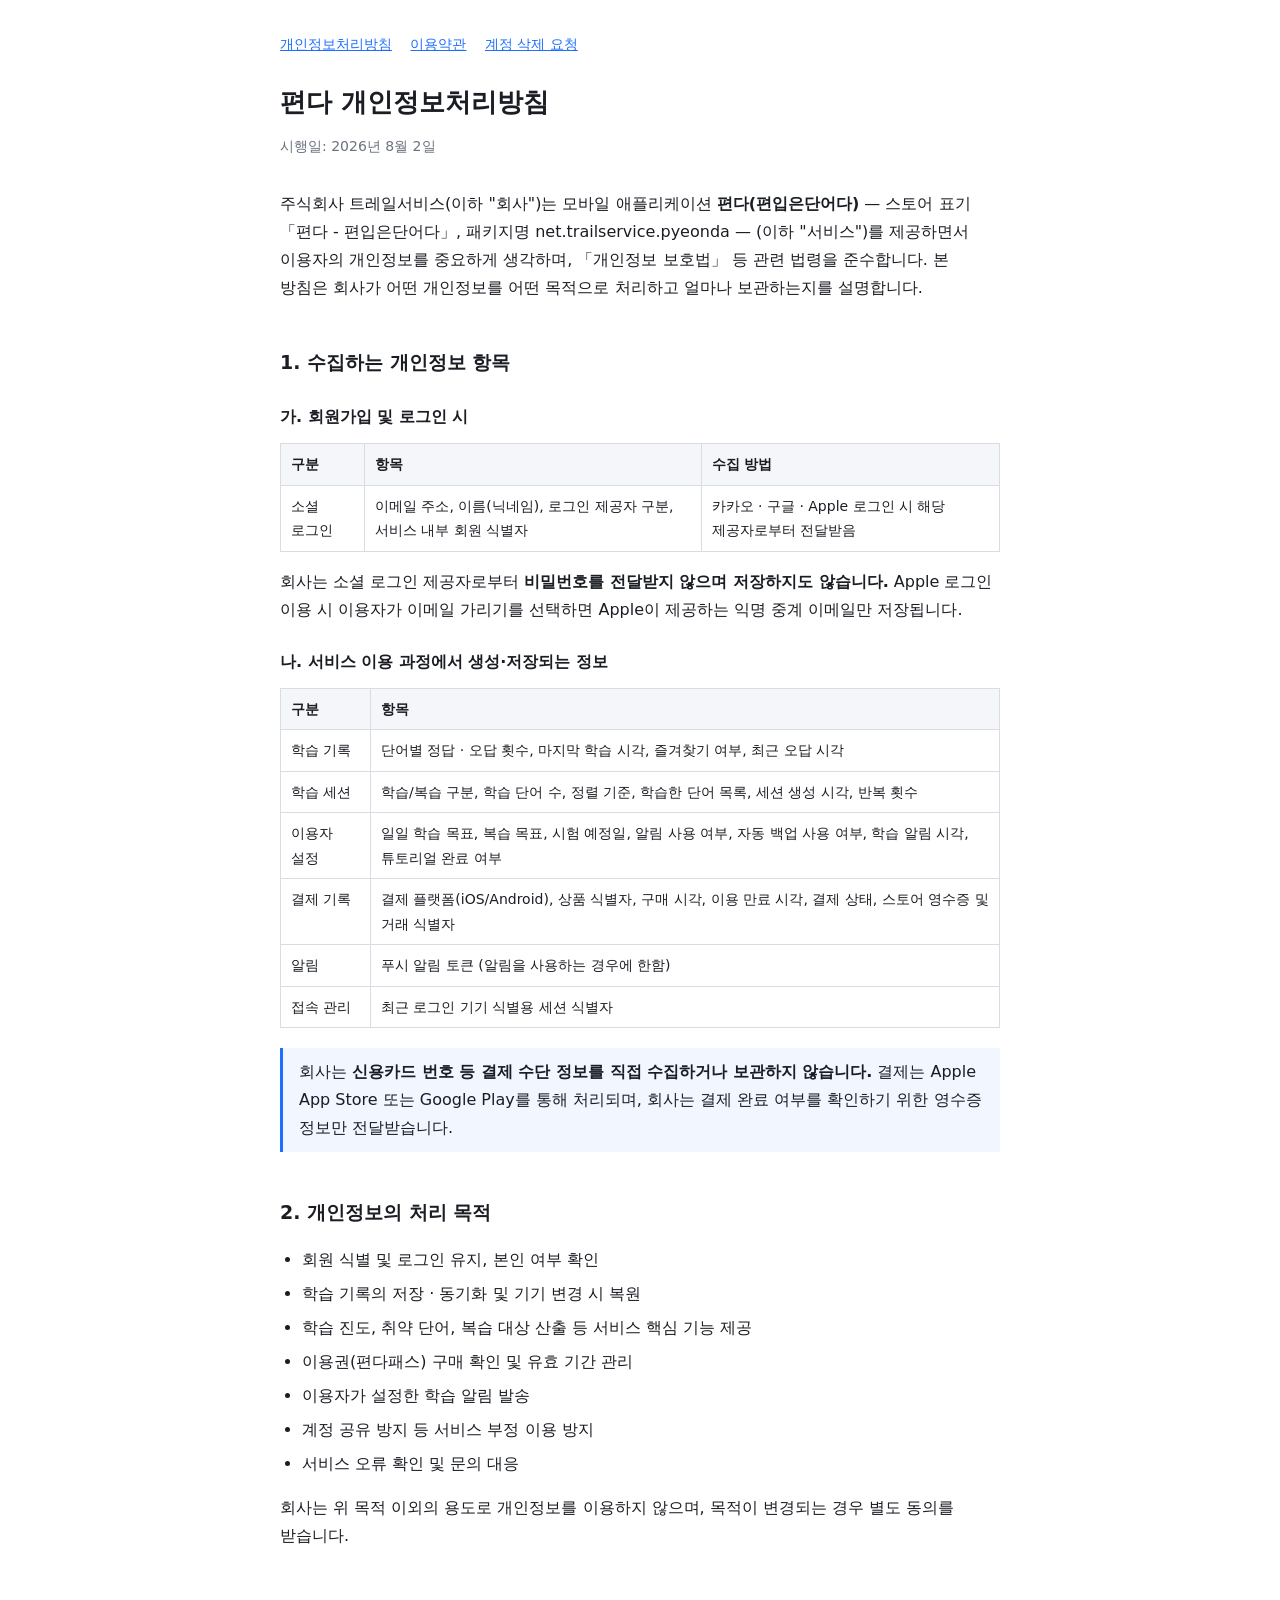
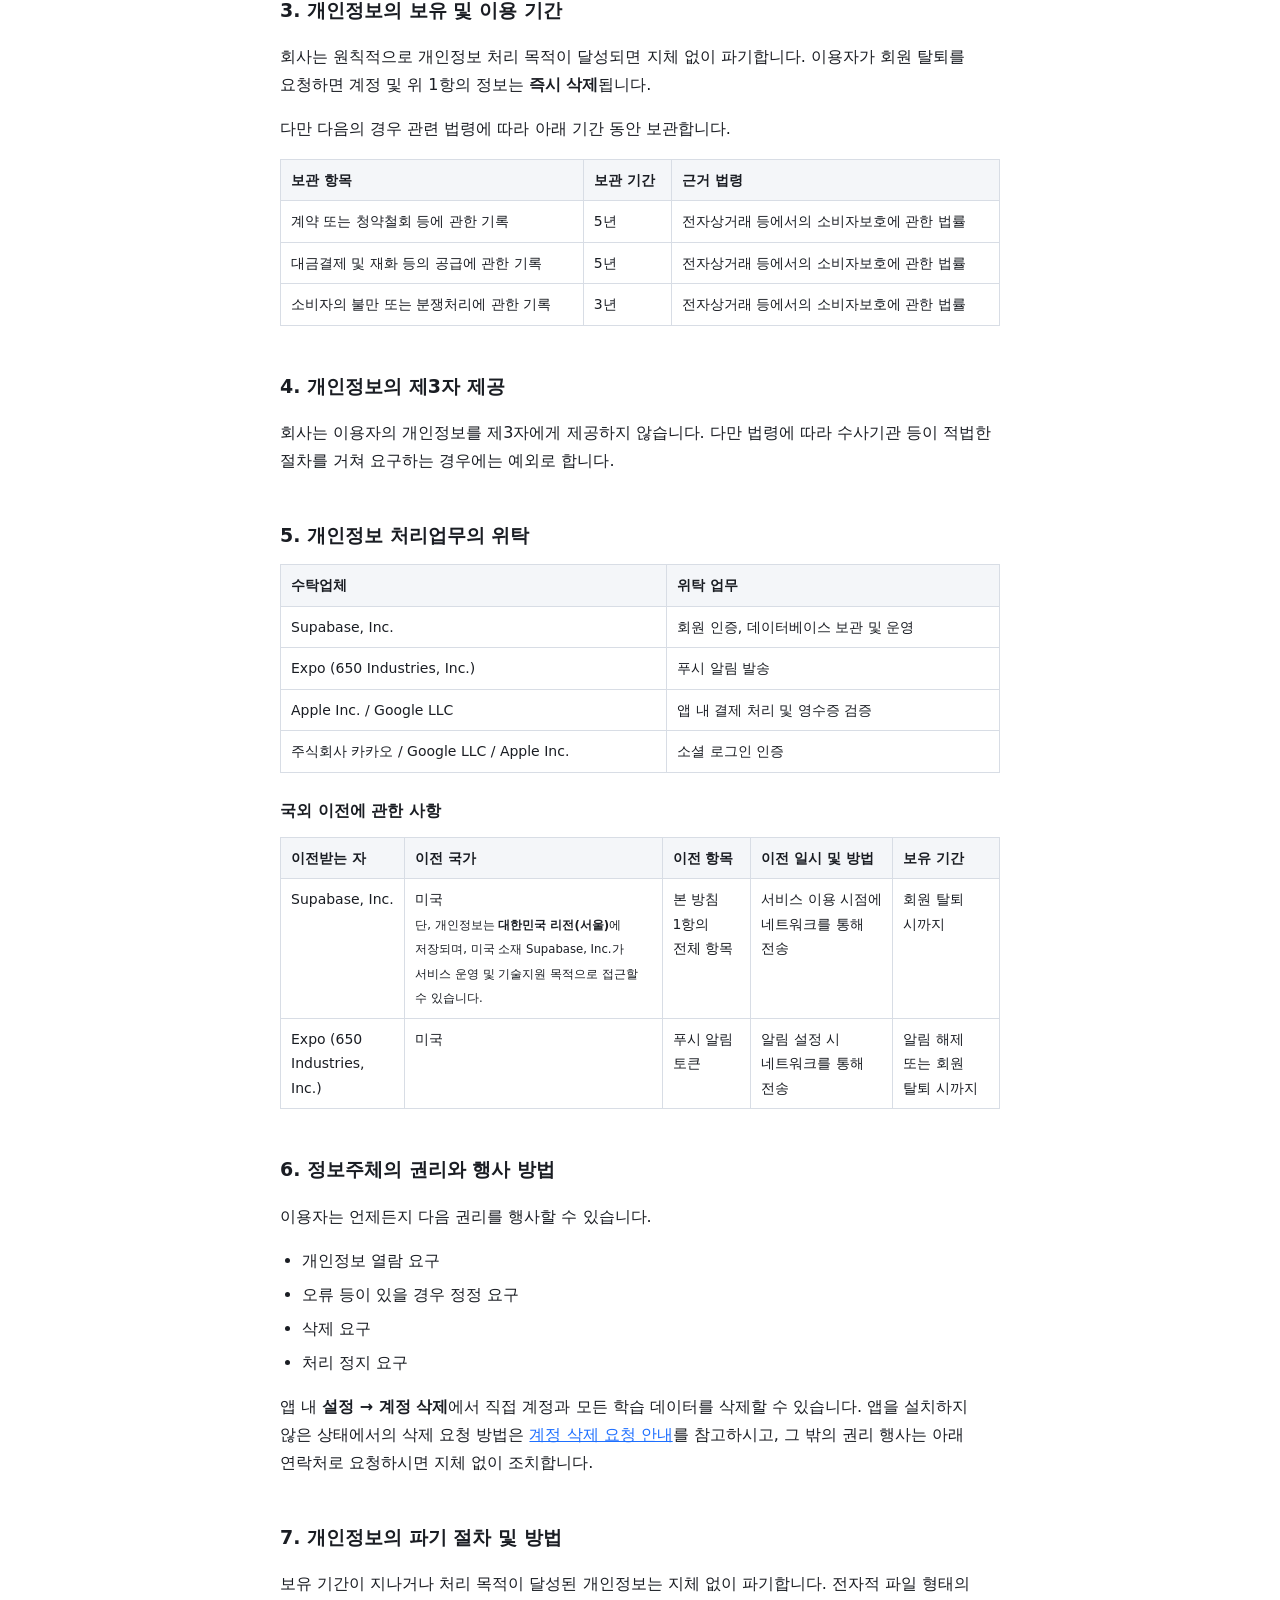
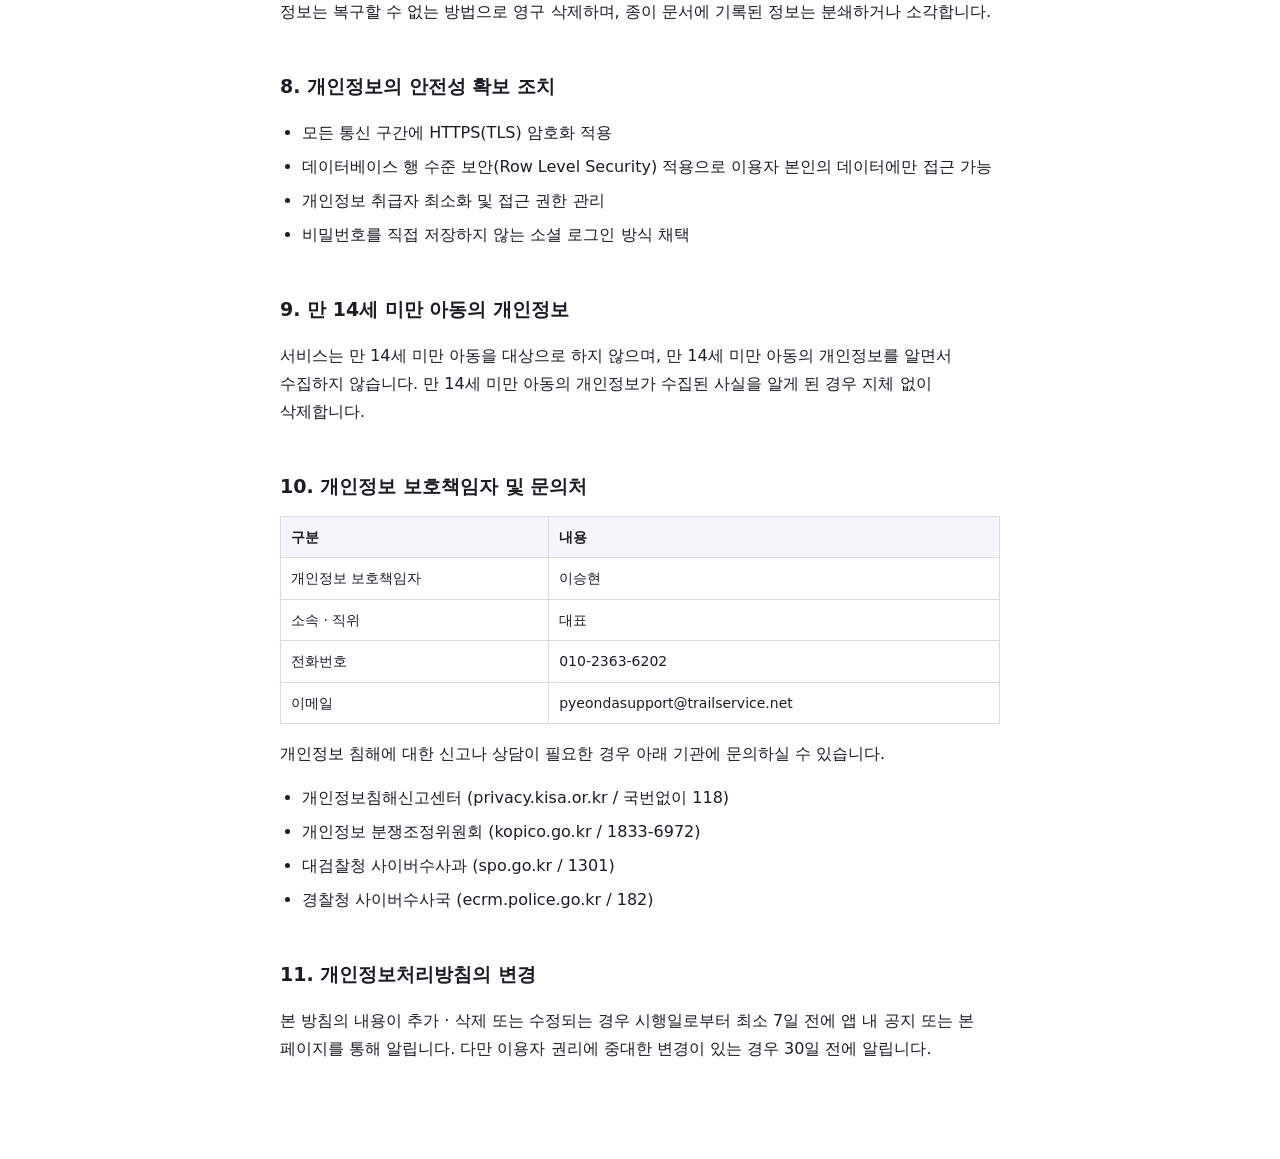
==== privacy.html @ 8f87ca4e "Add legal pages" ====
<!DOCTYPE html>
<html lang="ko">
<head>
<meta charset="utf-8">
<meta name="viewport" content="width=device-width, initial-scale=1">
<title>편다 개인정보처리방침</title>
<link rel="stylesheet" href="style.css">
</head>
<body>

<nav class="nav">
  <a href="privacy.html">개인정보처리방침</a>
  <a href="terms.html">이용약관</a>
  <a href="account-deletion.html">계정 삭제 요청</a>
</nav>

<h1>편다 개인정보처리방침</h1>
<p class="meta">시행일: 2026년 8월 2일</p>

<p>
  주식회사 트레일서비스(이하 "회사")는 모바일 애플리케이션
  <strong>편다(편입은단어다)</strong> — 스토어 표기 「편다 - 편입은단어다」, 패키지명
  net.trailservice.pyeonda — (이하 "서비스")를 제공하면서
  이용자의 개인정보를 중요하게 생각하며, 「개인정보 보호법」 등 관련 법령을 준수합니다.
  본 방침은 회사가 어떤 개인정보를 어떤 목적으로 처리하고 얼마나 보관하는지를 설명합니다.
</p>

<h2>1. 수집하는 개인정보 항목</h2>

<h3>가. 회원가입 및 로그인 시</h3>
<table>
  <tr><th>구분</th><th>항목</th><th>수집 방법</th></tr>
  <tr>
    <td>소셜 로그인</td>
    <td>이메일 주소, 이름(닉네임), 로그인 제공자 구분, 서비스 내부 회원 식별자</td>
    <td>카카오 · 구글 · Apple 로그인 시 해당 제공자로부터 전달받음</td>
  </tr>
</table>
<p>
  회사는 소셜 로그인 제공자로부터 <strong>비밀번호를 전달받지 않으며 저장하지도 않습니다.</strong>
  Apple 로그인 이용 시 이용자가 이메일 가리기를 선택하면 Apple이 제공하는 익명 중계 이메일만 저장됩니다.
</p>

<h3>나. 서비스 이용 과정에서 생성·저장되는 정보</h3>
<table>
  <tr><th>구분</th><th>항목</th></tr>
  <tr>
    <td>학습 기록</td>
    <td>단어별 정답 · 오답 횟수, 마지막 학습 시각, 즐겨찾기 여부, 최근 오답 시각</td>
  </tr>
  <tr>
    <td>학습 세션</td>
    <td>학습/복습 구분, 학습 단어 수, 정렬 기준, 학습한 단어 목록, 세션 생성 시각, 반복 횟수</td>
  </tr>
  <tr>
    <td>이용자 설정</td>
    <td>일일 학습 목표, 복습 목표, 시험 예정일, 알림 사용 여부, 자동 백업 사용 여부,
        학습 알림 시각, 튜토리얼 완료 여부</td>
  </tr>
  <tr>
    <td>결제 기록</td>
    <td>결제 플랫폼(iOS/Android), 상품 식별자, 구매 시각, 이용 만료 시각, 결제 상태,
        스토어 영수증 및 거래 식별자</td>
  </tr>
  <tr>
    <td>알림</td>
    <td>푸시 알림 토큰 (알림을 사용하는 경우에 한함)</td>
  </tr>
  <tr>
    <td>접속 관리</td>
    <td>최근 로그인 기기 식별용 세션 식별자</td>
  </tr>
</table>

<div class="callout">
  회사는 <strong>신용카드 번호 등 결제 수단 정보를 직접 수집하거나 보관하지 않습니다.</strong>
  결제는 Apple App Store 또는 Google Play를 통해 처리되며, 회사는 결제 완료 여부를 확인하기 위한
  영수증 정보만 전달받습니다.
</div>

<h2>2. 개인정보의 처리 목적</h2>
<ul>
  <li>회원 식별 및 로그인 유지, 본인 여부 확인</li>
  <li>학습 기록의 저장 · 동기화 및 기기 변경 시 복원</li>
  <li>학습 진도, 취약 단어, 복습 대상 산출 등 서비스 핵심 기능 제공</li>
  <li>이용권(편다패스) 구매 확인 및 유효 기간 관리</li>
  <li>이용자가 설정한 학습 알림 발송</li>
  <li>계정 공유 방지 등 서비스 부정 이용 방지</li>
  <li>서비스 오류 확인 및 문의 대응</li>
</ul>
<p>회사는 위 목적 이외의 용도로 개인정보를 이용하지 않으며, 목적이 변경되는 경우 별도 동의를 받습니다.</p>

<h2>3. 개인정보의 보유 및 이용 기간</h2>
<p>
  회사는 원칙적으로 개인정보 처리 목적이 달성되면 지체 없이 파기합니다.
  이용자가 회원 탈퇴를 요청하면 계정 및 위 1항의 정보는 <strong>즉시 삭제</strong>됩니다.
</p>
<p>다만 다음의 경우 관련 법령에 따라 아래 기간 동안 보관합니다.</p>
<table>
  <tr><th>보관 항목</th><th>보관 기간</th><th>근거 법령</th></tr>
  <tr><td>계약 또는 청약철회 등에 관한 기록</td><td>5년</td><td>전자상거래 등에서의 소비자보호에 관한 법률</td></tr>
  <tr><td>대금결제 및 재화 등의 공급에 관한 기록</td><td>5년</td><td>전자상거래 등에서의 소비자보호에 관한 법률</td></tr>
  <tr><td>소비자의 불만 또는 분쟁처리에 관한 기록</td><td>3년</td><td>전자상거래 등에서의 소비자보호에 관한 법률</td></tr>
</table>

<h2>4. 개인정보의 제3자 제공</h2>
<p>
  회사는 이용자의 개인정보를 제3자에게 제공하지 않습니다.
  다만 법령에 따라 수사기관 등이 적법한 절차를 거쳐 요구하는 경우에는 예외로 합니다.
</p>

<h2>5. 개인정보 처리업무의 위탁</h2>
<table>
  <tr><th>수탁업체</th><th>위탁 업무</th></tr>
  <tr><td>Supabase, Inc.</td><td>회원 인증, 데이터베이스 보관 및 운영</td></tr>
  <tr><td>Expo (650 Industries, Inc.)</td><td>푸시 알림 발송</td></tr>
  <tr><td>Apple Inc. / Google LLC</td><td>앱 내 결제 처리 및 영수증 검증</td></tr>
  <tr><td>주식회사 카카오 / Google LLC / Apple Inc.</td><td>소셜 로그인 인증</td></tr>
</table>

<h3>국외 이전에 관한 사항</h3>
<table>
  <tr><th>이전받는 자</th><th>이전 국가</th><th>이전 항목</th><th>이전 일시 및 방법</th><th>보유 기간</th></tr>
  <tr>
    <td>Supabase, Inc.</td>
    <td>
      미국<br>
      <small>단, 개인정보는 <strong>대한민국 리전(서울)</strong>에 저장되며,
      미국 소재 Supabase, Inc.가 서비스 운영 및 기술지원 목적으로 접근할 수 있습니다.</small>
    </td>
    <td>본 방침 1항의 전체 항목</td>
    <td>서비스 이용 시점에 네트워크를 통해 전송</td>
    <td>회원 탈퇴 시까지</td>
  </tr>
  <tr>
    <td>Expo (650 Industries, Inc.)</td>
    <td>미국</td>
    <td>푸시 알림 토큰</td>
    <td>알림 설정 시 네트워크를 통해 전송</td>
    <td>알림 해제 또는 회원 탈퇴 시까지</td>
  </tr>
</table>

<h2>6. 정보주체의 권리와 행사 방법</h2>
<p>이용자는 언제든지 다음 권리를 행사할 수 있습니다.</p>
<ul>
  <li>개인정보 열람 요구</li>
  <li>오류 등이 있을 경우 정정 요구</li>
  <li>삭제 요구</li>
  <li>처리 정지 요구</li>
</ul>
<p>
  앱 내 <strong>설정 → 계정 삭제</strong>에서 직접 계정과 모든 학습 데이터를 삭제할 수 있습니다.
  앱을 설치하지 않은 상태에서의 삭제 요청 방법은
  <a href="account-deletion.html">계정 삭제 요청 안내</a>를 참고하시고,
  그 밖의 권리 행사는 아래 연락처로 요청하시면 지체 없이 조치합니다.
</p>

<h2>7. 개인정보의 파기 절차 및 방법</h2>
<p>
  보유 기간이 지나거나 처리 목적이 달성된 개인정보는 지체 없이 파기합니다.
  전자적 파일 형태의 정보는 복구할 수 없는 방법으로 영구 삭제하며,
  종이 문서에 기록된 정보는 분쇄하거나 소각합니다.
</p>

<h2>8. 개인정보의 안전성 확보 조치</h2>
<ul>
  <li>모든 통신 구간에 HTTPS(TLS) 암호화 적용</li>
  <li>데이터베이스 행 수준 보안(Row Level Security) 적용으로 이용자 본인의 데이터에만 접근 가능</li>
  <li>개인정보 취급자 최소화 및 접근 권한 관리</li>
  <li>비밀번호를 직접 저장하지 않는 소셜 로그인 방식 채택</li>
</ul>

<h2>9. 만 14세 미만 아동의 개인정보</h2>
<p>
  서비스는 만 14세 미만 아동을 대상으로 하지 않으며, 만 14세 미만 아동의 개인정보를 알면서 수집하지 않습니다.
  만 14세 미만 아동의 개인정보가 수집된 사실을 알게 된 경우 지체 없이 삭제합니다.
</p>

<h2>10. 개인정보 보호책임자 및 문의처</h2>
<table>
  <tr><th>구분</th><th>내용</th></tr>
  <tr><td>개인정보 보호책임자</td><td>이승현</td></tr>
  <tr><td>소속 · 직위</td><td>대표</td></tr>
  <tr><td>전화번호</td><td>010-2363-6202</td></tr>
  <tr><td>이메일</td><td>pyeondasupport@trailservice.net</td></tr>
</table>
<p>
  개인정보 침해에 대한 신고나 상담이 필요한 경우 아래 기관에 문의하실 수 있습니다.
</p>
<ul>
  <li>개인정보침해신고센터 (privacy.kisa.or.kr / 국번없이 118)</li>
  <li>개인정보 분쟁조정위원회 (kopico.go.kr / 1833-6972)</li>
  <li>대검찰청 사이버수사과 (spo.go.kr / 1301)</li>
  <li>경찰청 사이버수사국 (ecrm.police.go.kr / 182)</li>
</ul>

<h2>11. 개인정보처리방침의 변경</h2>
<p>
  본 방침의 내용이 추가 · 삭제 또는 수정되는 경우 시행일로부터 최소 7일 전에 앱 내 공지 또는
  본 페이지를 통해 알립니다. 다만 이용자 권리에 중대한 변경이 있는 경우 30일 전에 알립니다.
</p>

</body>
</html>
---- style.css ----
/* 편다 법적 고지 페이지 공통 스타일 — 모바일에서도 읽기 좋게 최소한만. */
:root { color-scheme: light dark; }
* { box-sizing: border-box; }
body {
  margin: 0 auto;
  padding: 32px 20px 80px;
  max-width: 760px;
  font-family: -apple-system, BlinkMacSystemFont, 'Apple SD Gothic Neo',
               'Malgun Gothic', 'Noto Sans KR', system-ui, sans-serif;
  font-size: 16px;
  line-height: 1.75;
  color: #1a1d23;
  background: #ffffff;
  word-break: keep-all;
}
@media (prefers-color-scheme: dark) {
  body { color: #e8ebf0; background: #111318; }
  td, th { border-color: #2a2f38 !important; }
  th { background: #1a1d23 !important; }
  .meta { color: #8a93a6 !important; }
  a { color: #6aa5ff; }
}
h1 { font-size: 26px; line-height: 1.35; margin: 0 0 8px; }
h2 { font-size: 19px; margin: 40px 0 12px; padding-top: 4px; }
h3 { font-size: 16px; margin: 24px 0 8px; }
.meta { color: #6b7280; font-size: 14px; margin-bottom: 32px; }
ul, ol { padding-left: 22px; }
li { margin: 6px 0; }
table { border-collapse: collapse; width: 100%; margin: 12px 0; font-size: 14px; }
th, td { border: 1px solid #d8dde5; padding: 8px 10px; text-align: left; vertical-align: top; }
th { background: #f4f6f9; font-weight: 700; }
a { color: #1E6FFF; }
.nav { margin-bottom: 28px; font-size: 14px; }
.nav a { margin-right: 14px; }
.callout {
  border-left: 3px solid #1E6FFF;
  padding: 10px 16px;
  margin: 20px 0;
  background: rgba(30, 111, 255, .06);
}
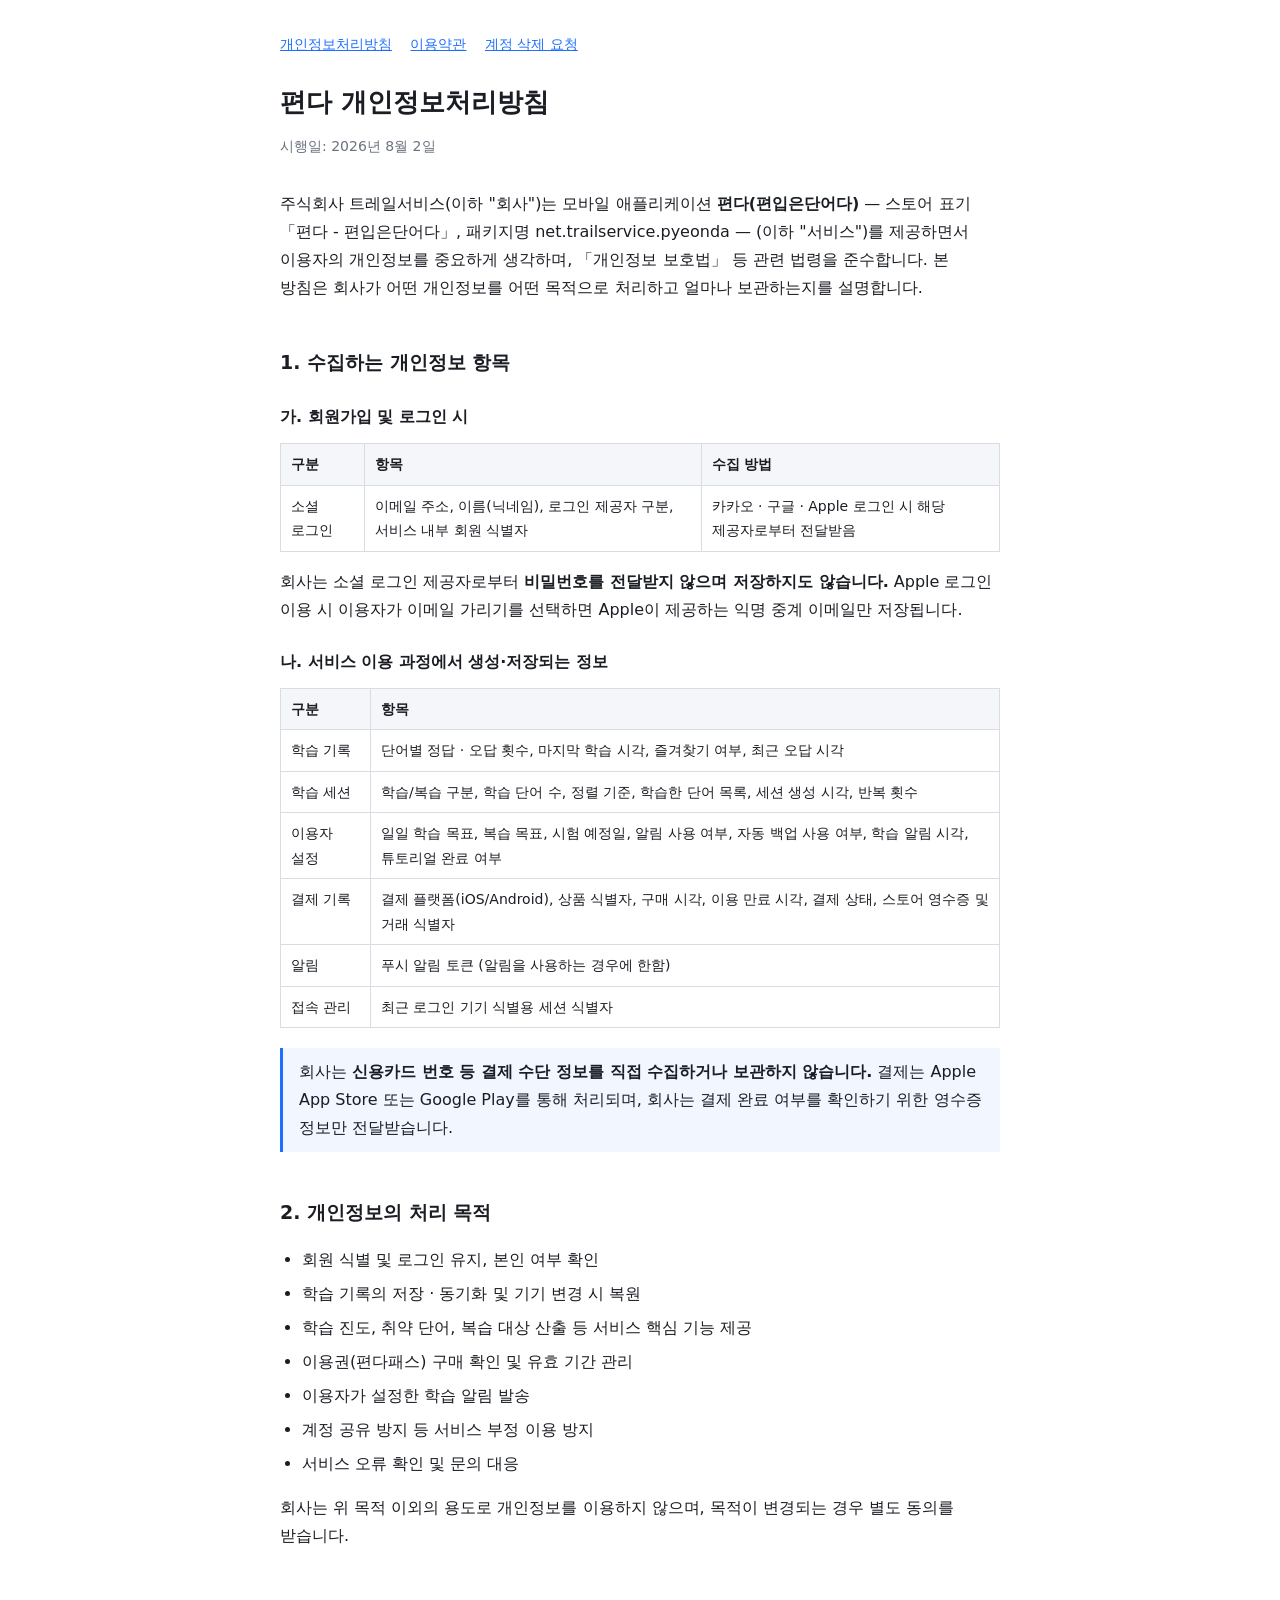
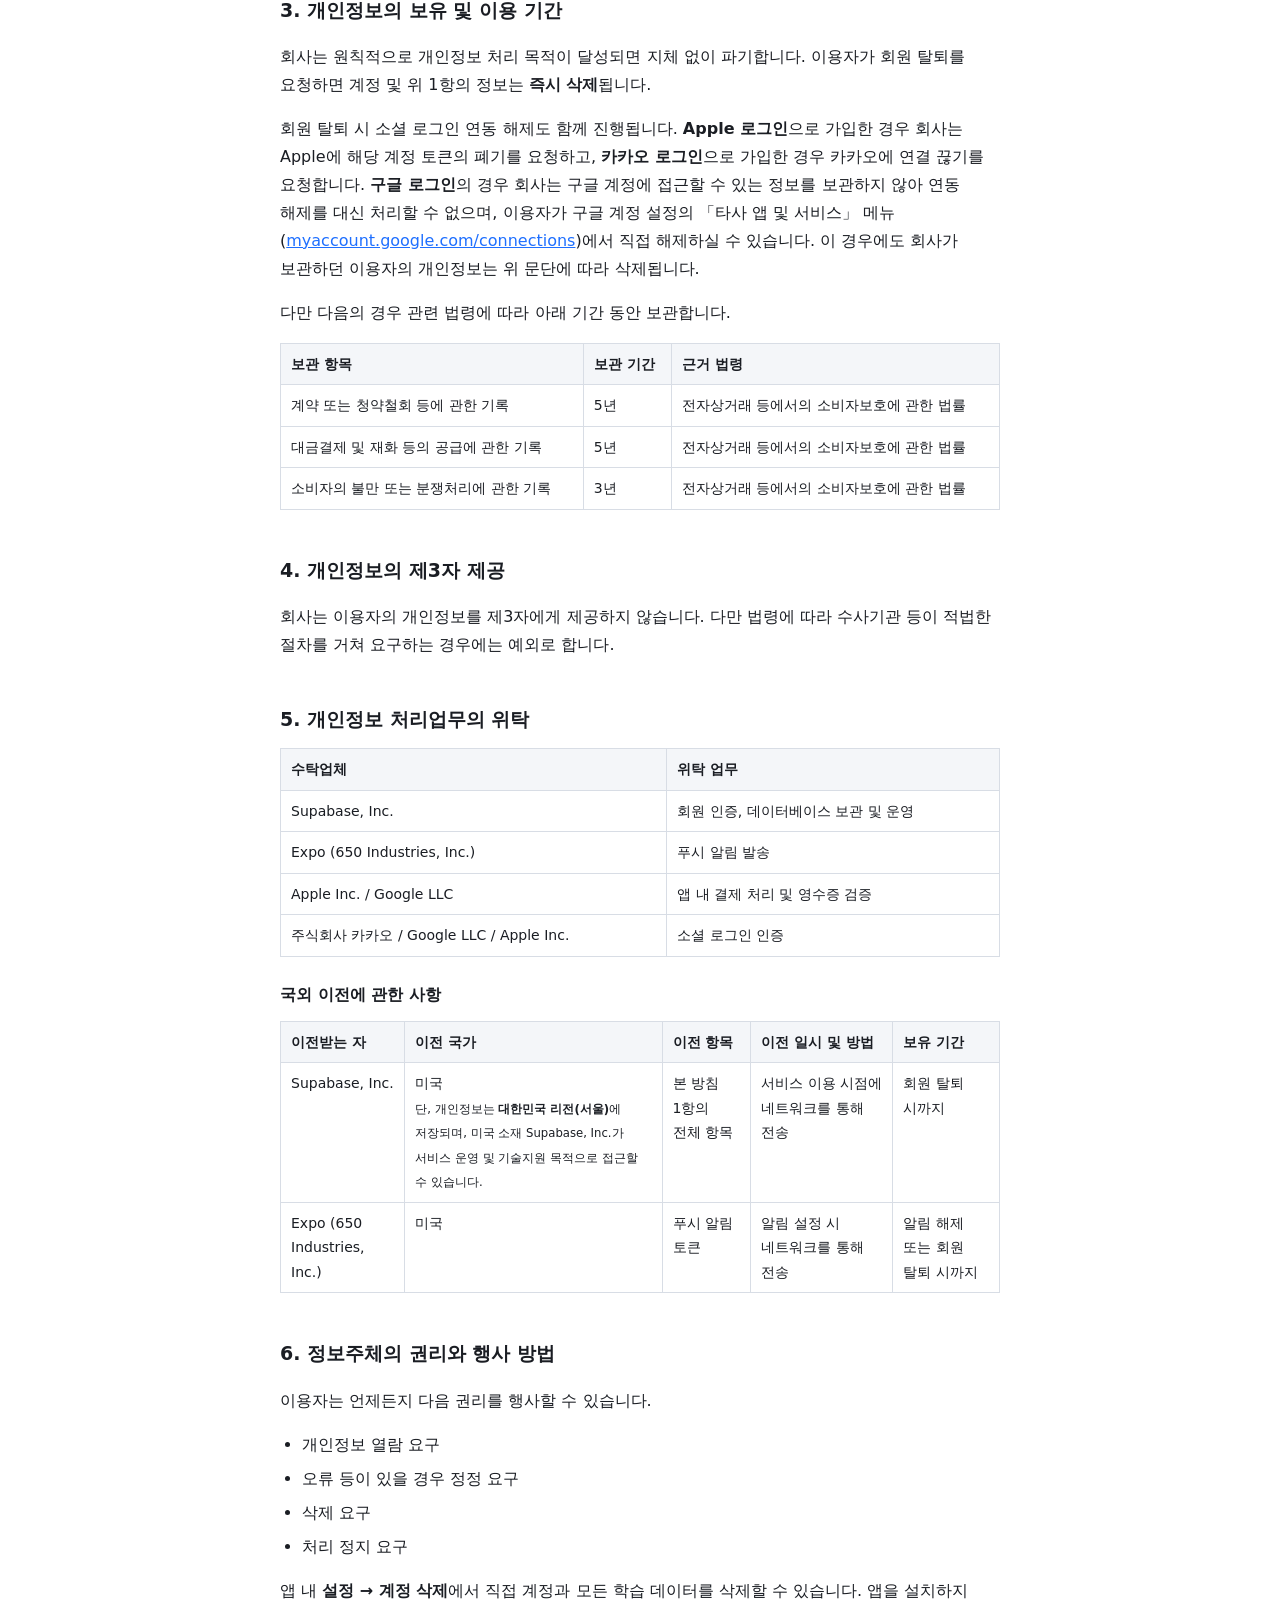
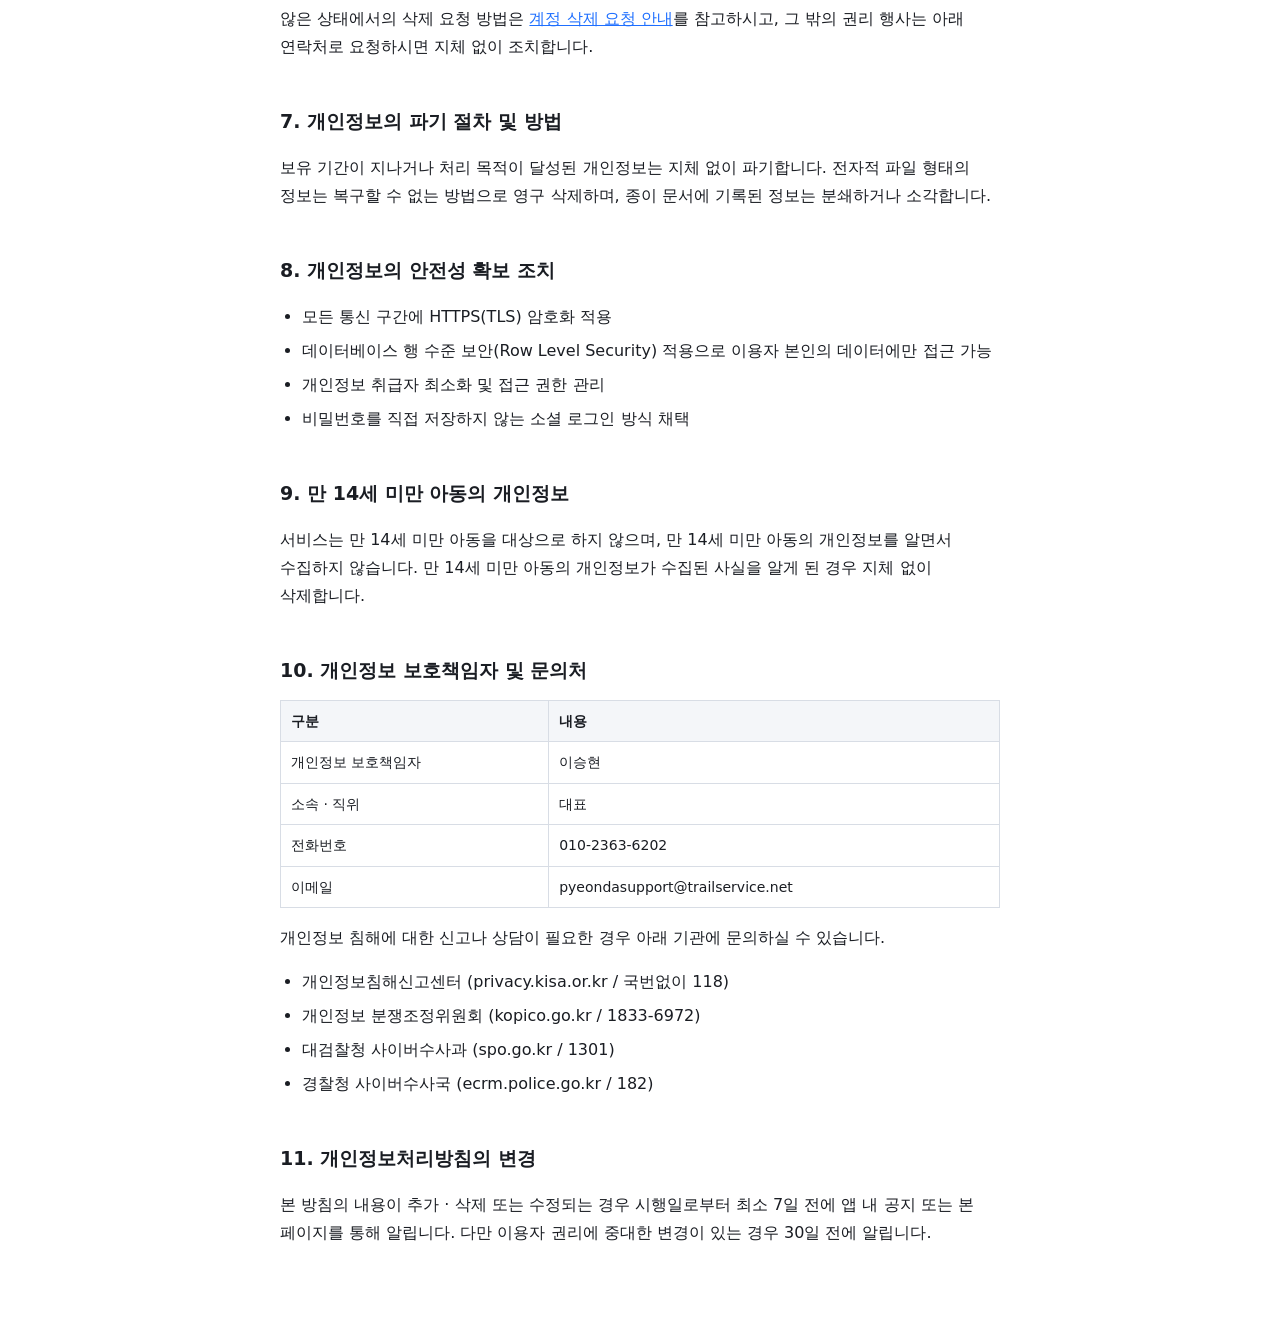
==== commit b607efe9: "Document social login unlinking on account deletion delete-account 함수가 Apple 토큰 폐기와 카카오 연결 끊기를 실제로 수" ====
--- a/privacy.html
+++ b/privacy.html
@@ -95,6 +95,16 @@
   회사는 원칙적으로 개인정보 처리 목적이 달성되면 지체 없이 파기합니다.
   이용자가 회원 탈퇴를 요청하면 계정 및 위 1항의 정보는 <strong>즉시 삭제</strong>됩니다.
 </p>
+<p>
+  회원 탈퇴 시 소셜 로그인 연동 해제도 함께 진행됩니다.
+  <strong>Apple 로그인</strong>으로 가입한 경우 회사는 Apple에 해당 계정 토큰의 폐기를 요청하고,
+  <strong>카카오 로그인</strong>으로 가입한 경우 카카오에 연결 끊기를 요청합니다.
+  <strong>구글 로그인</strong>의 경우 회사는 구글 계정에 접근할 수 있는 정보를 보관하지 않아
+  연동 해제를 대신 처리할 수 없으며, 이용자가 구글 계정 설정의 「타사 앱 및 서비스」 메뉴
+  (<a href="https://myaccount.google.com/connections">myaccount.google.com/connections</a>)에서
+  직접 해제하실 수 있습니다. 이 경우에도 회사가 보관하던 이용자의 개인정보는 위 문단에 따라
+  삭제됩니다.
+</p>
 <p>다만 다음의 경우 관련 법령에 따라 아래 기간 동안 보관합니다.</p>
 <table>
   <tr><th>보관 항목</th><th>보관 기간</th><th>근거 법령</th></tr>
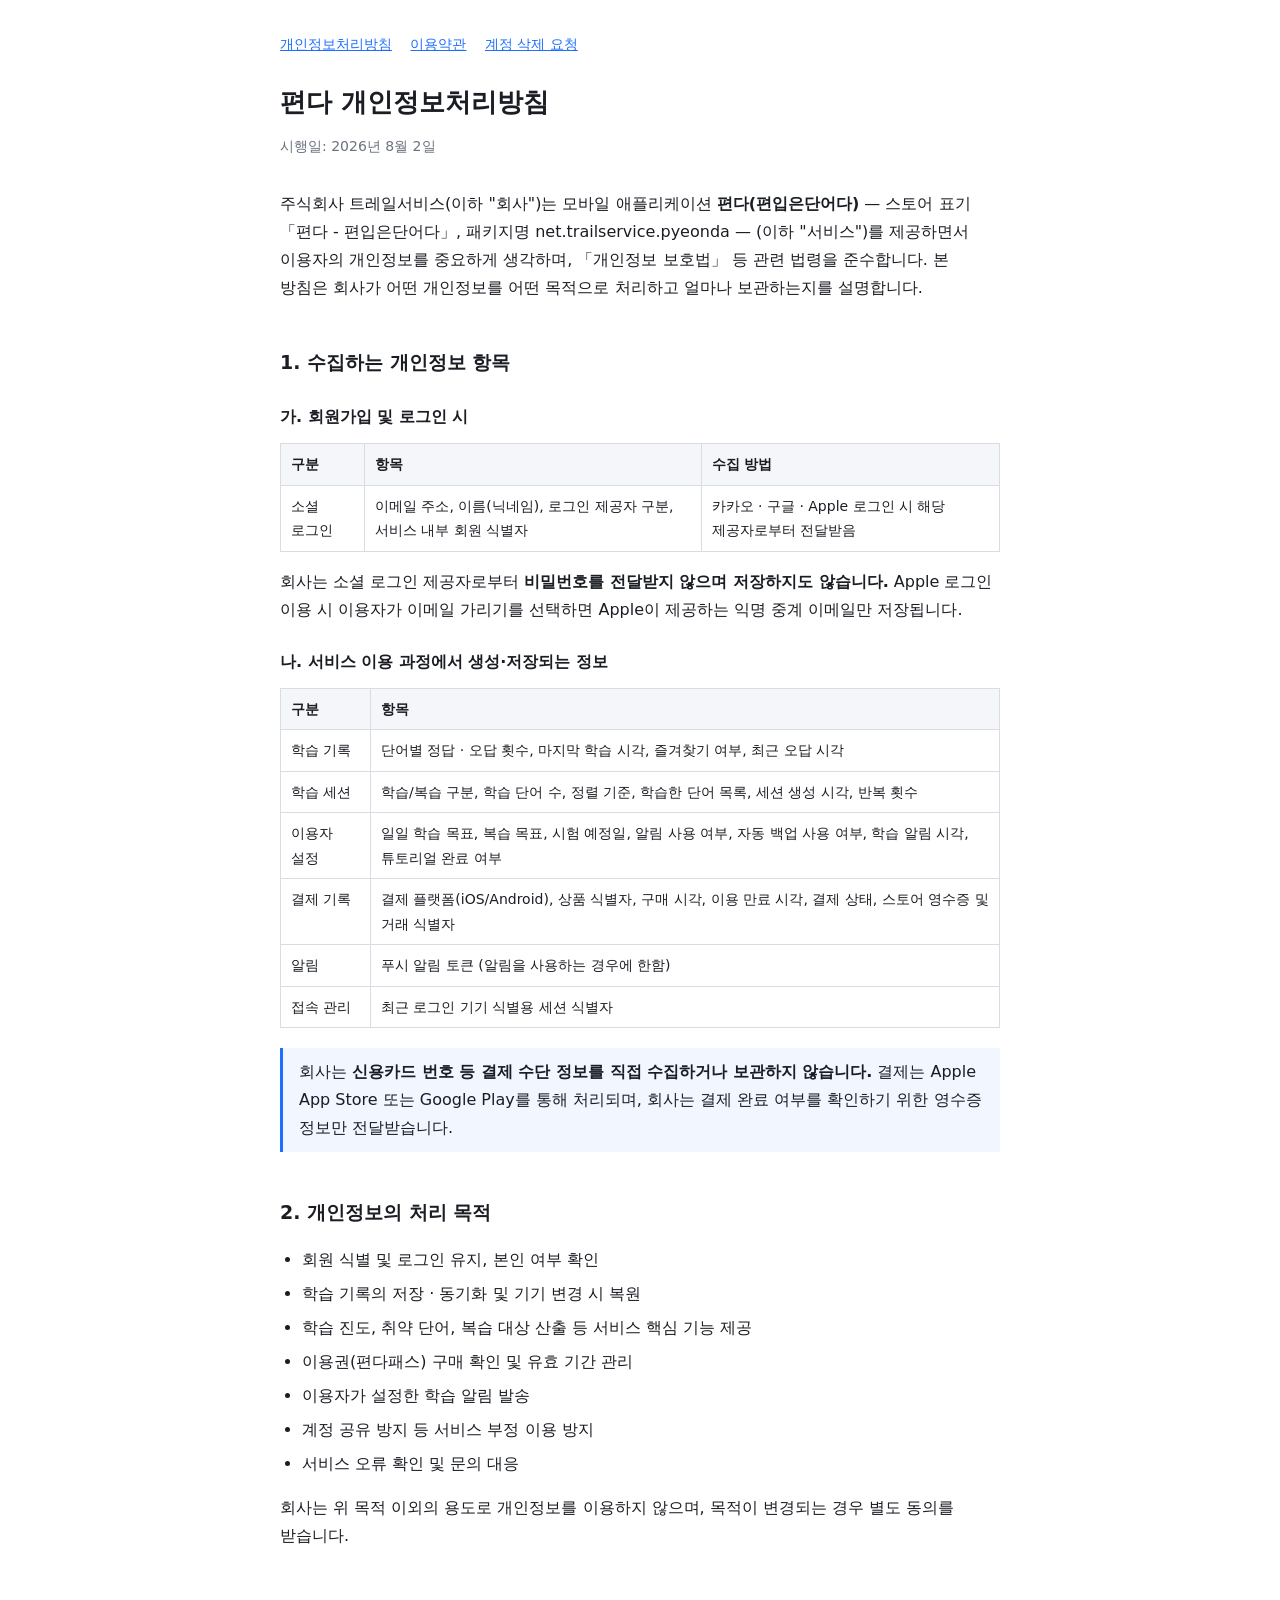
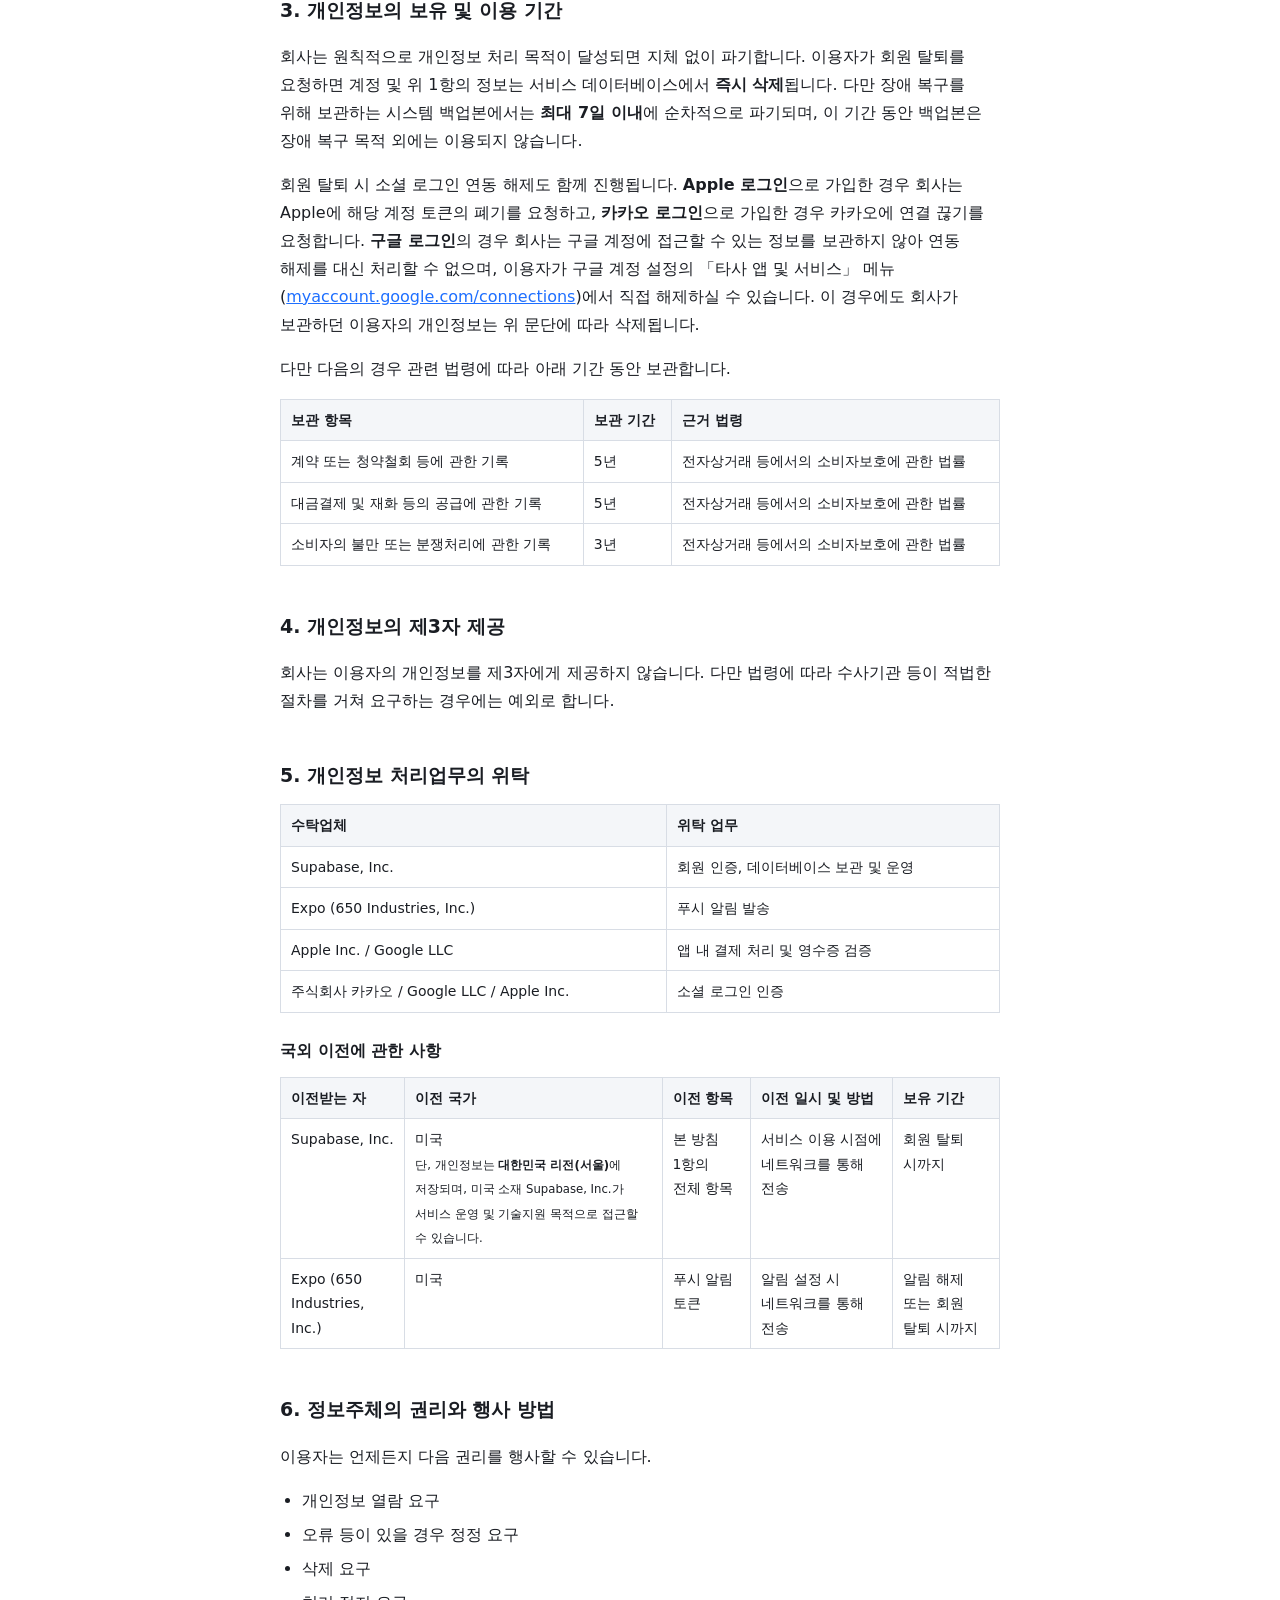
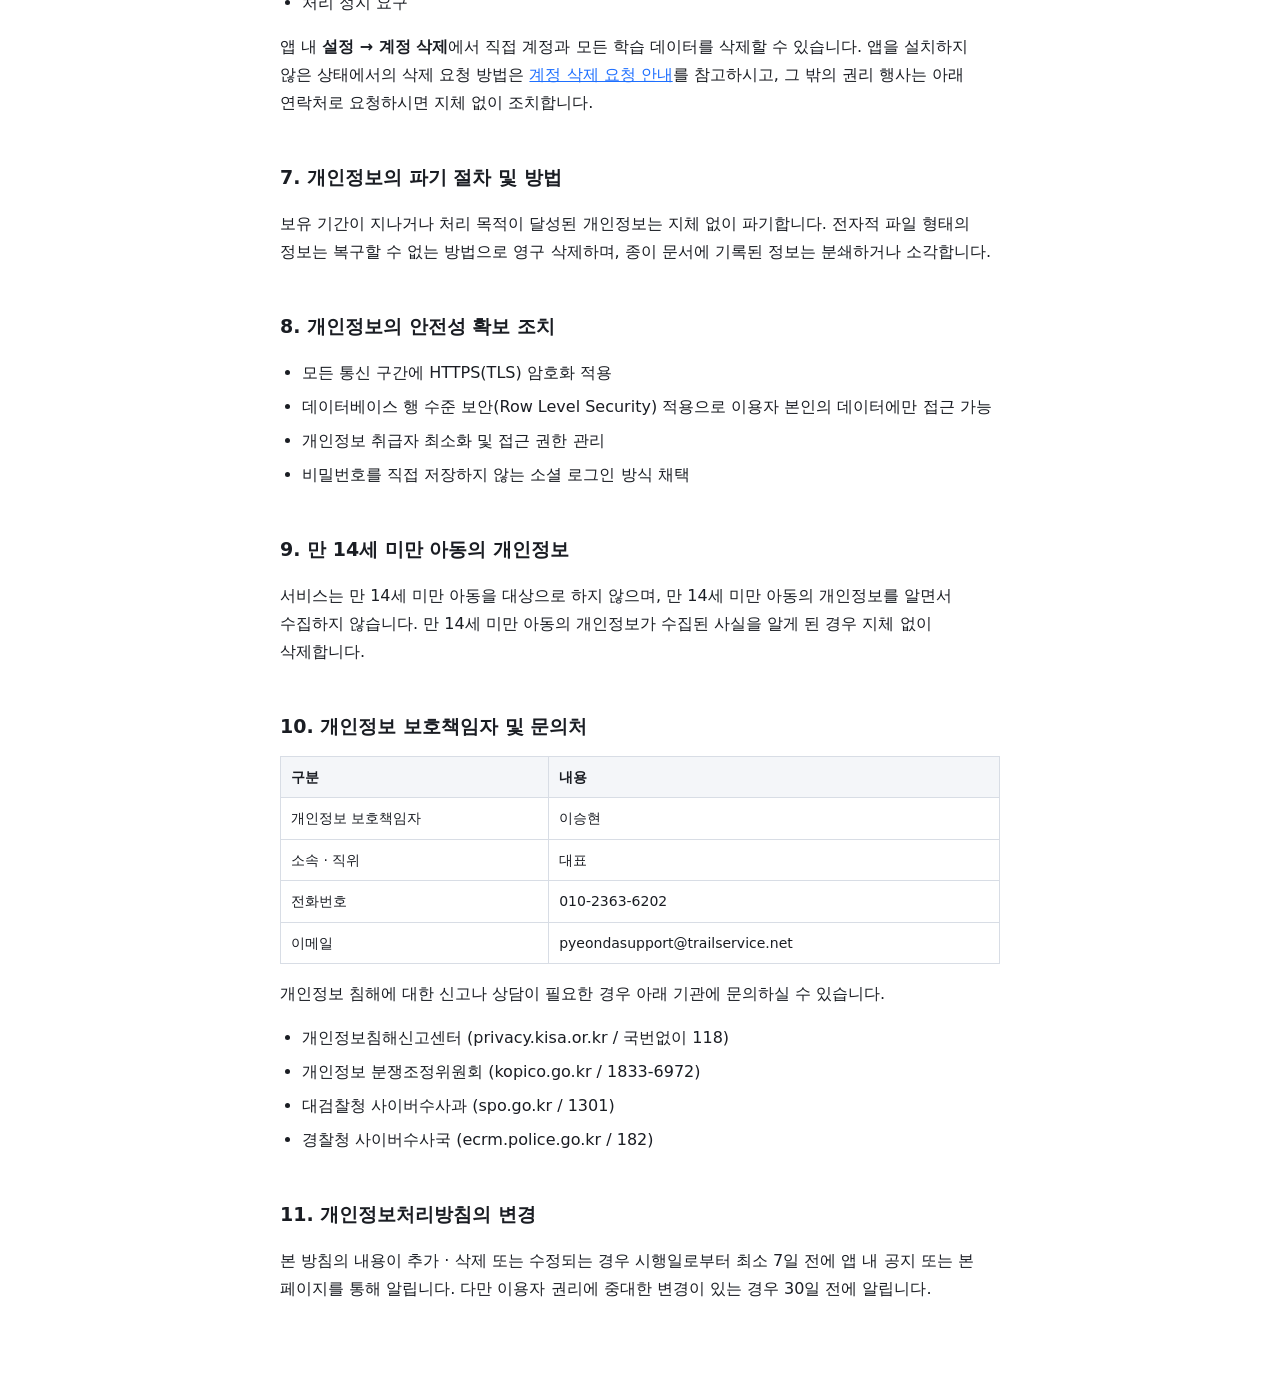
==== commit 9a22b16a: "State backup retention in deletion wording 탈퇴 시 즉시 삭제라고만 적혀 있어 시스템 백업본에 남는 기간이 빠져 있었다.  2026-08-06 프" ====
--- a/privacy.html
+++ b/privacy.html
@@ -93,7 +93,10 @@
 <h2>3. 개인정보의 보유 및 이용 기간</h2>
 <p>
   회사는 원칙적으로 개인정보 처리 목적이 달성되면 지체 없이 파기합니다.
-  이용자가 회원 탈퇴를 요청하면 계정 및 위 1항의 정보는 <strong>즉시 삭제</strong>됩니다.
+  이용자가 회원 탈퇴를 요청하면 계정 및 위 1항의 정보는 서비스 데이터베이스에서
+  <strong>즉시 삭제</strong>됩니다. 다만 장애 복구를 위해 보관하는 시스템 백업본에서는
+  <strong>최대 7일 이내</strong>에 순차적으로 파기되며, 이 기간 동안 백업본은 장애 복구
+  목적 외에는 이용되지 않습니다.
 </p>
 <p>
   회원 탈퇴 시 소셜 로그인 연동 해제도 함께 진행됩니다.
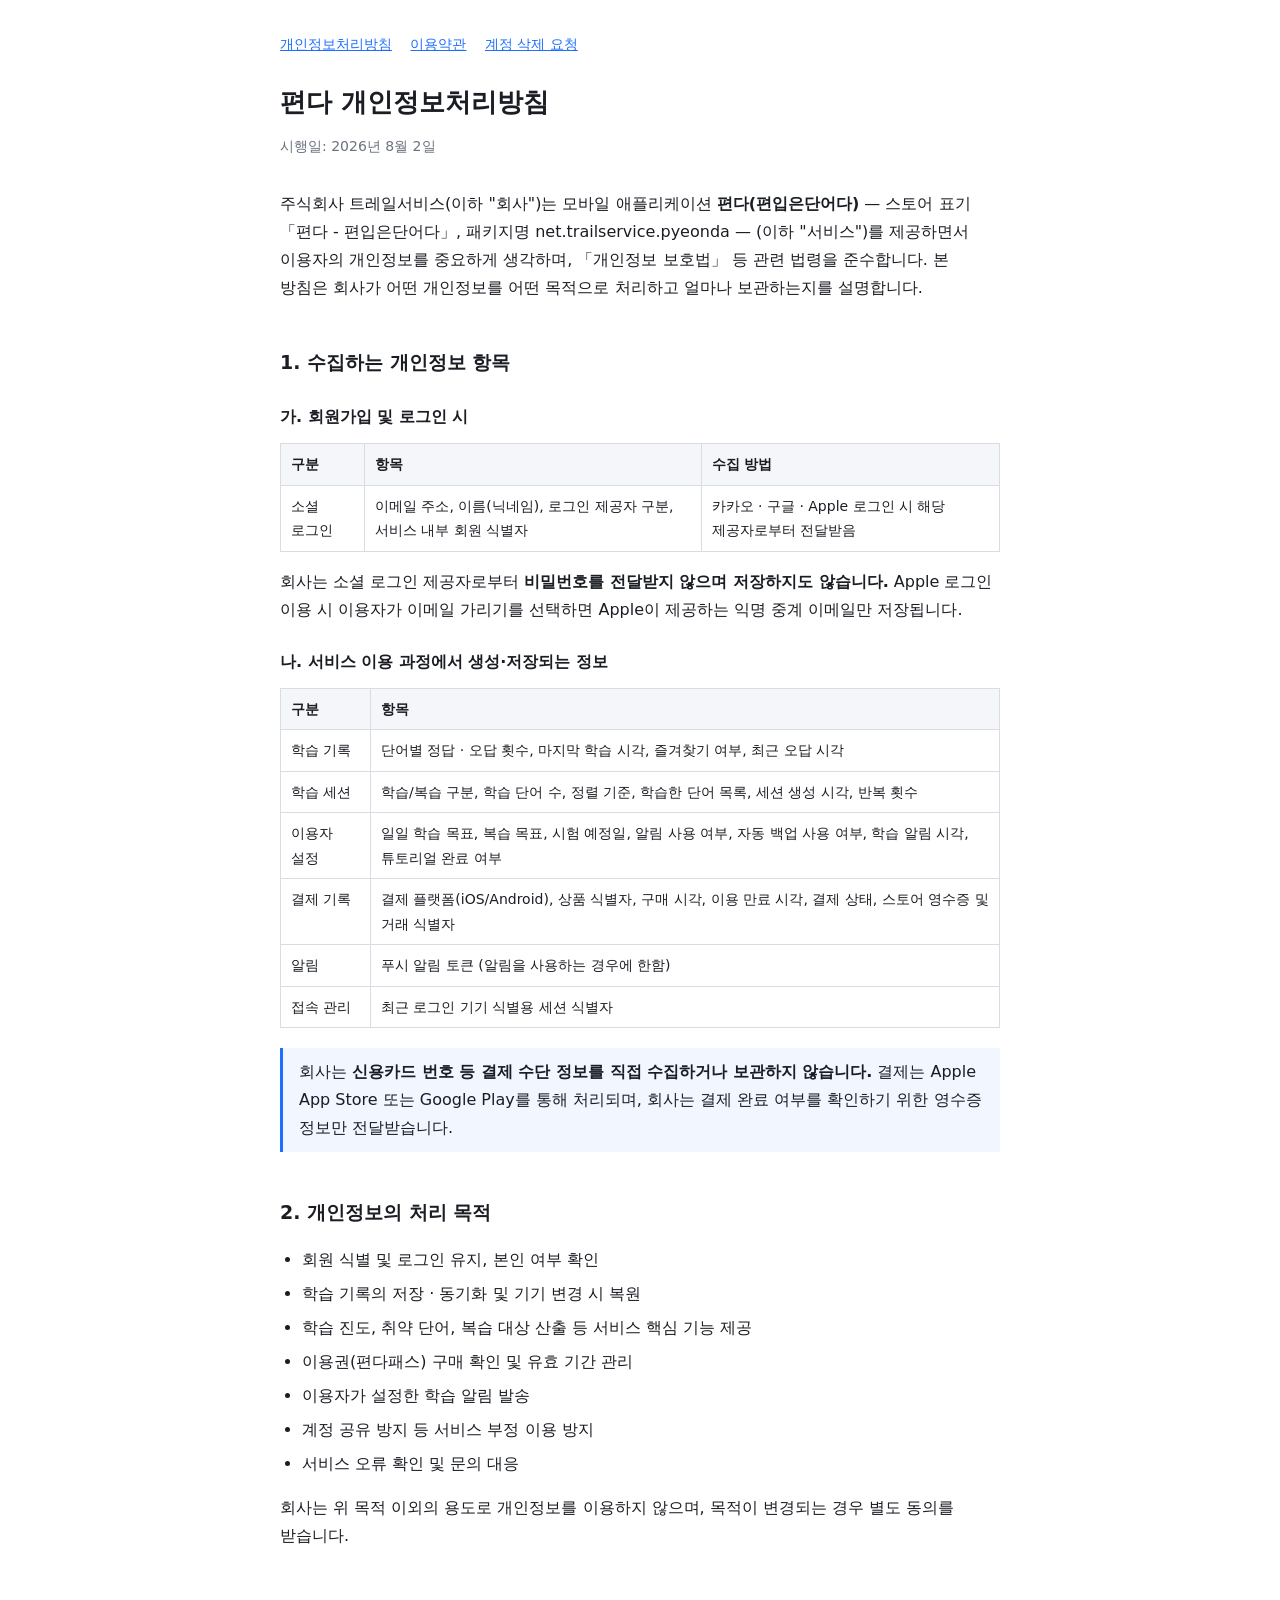
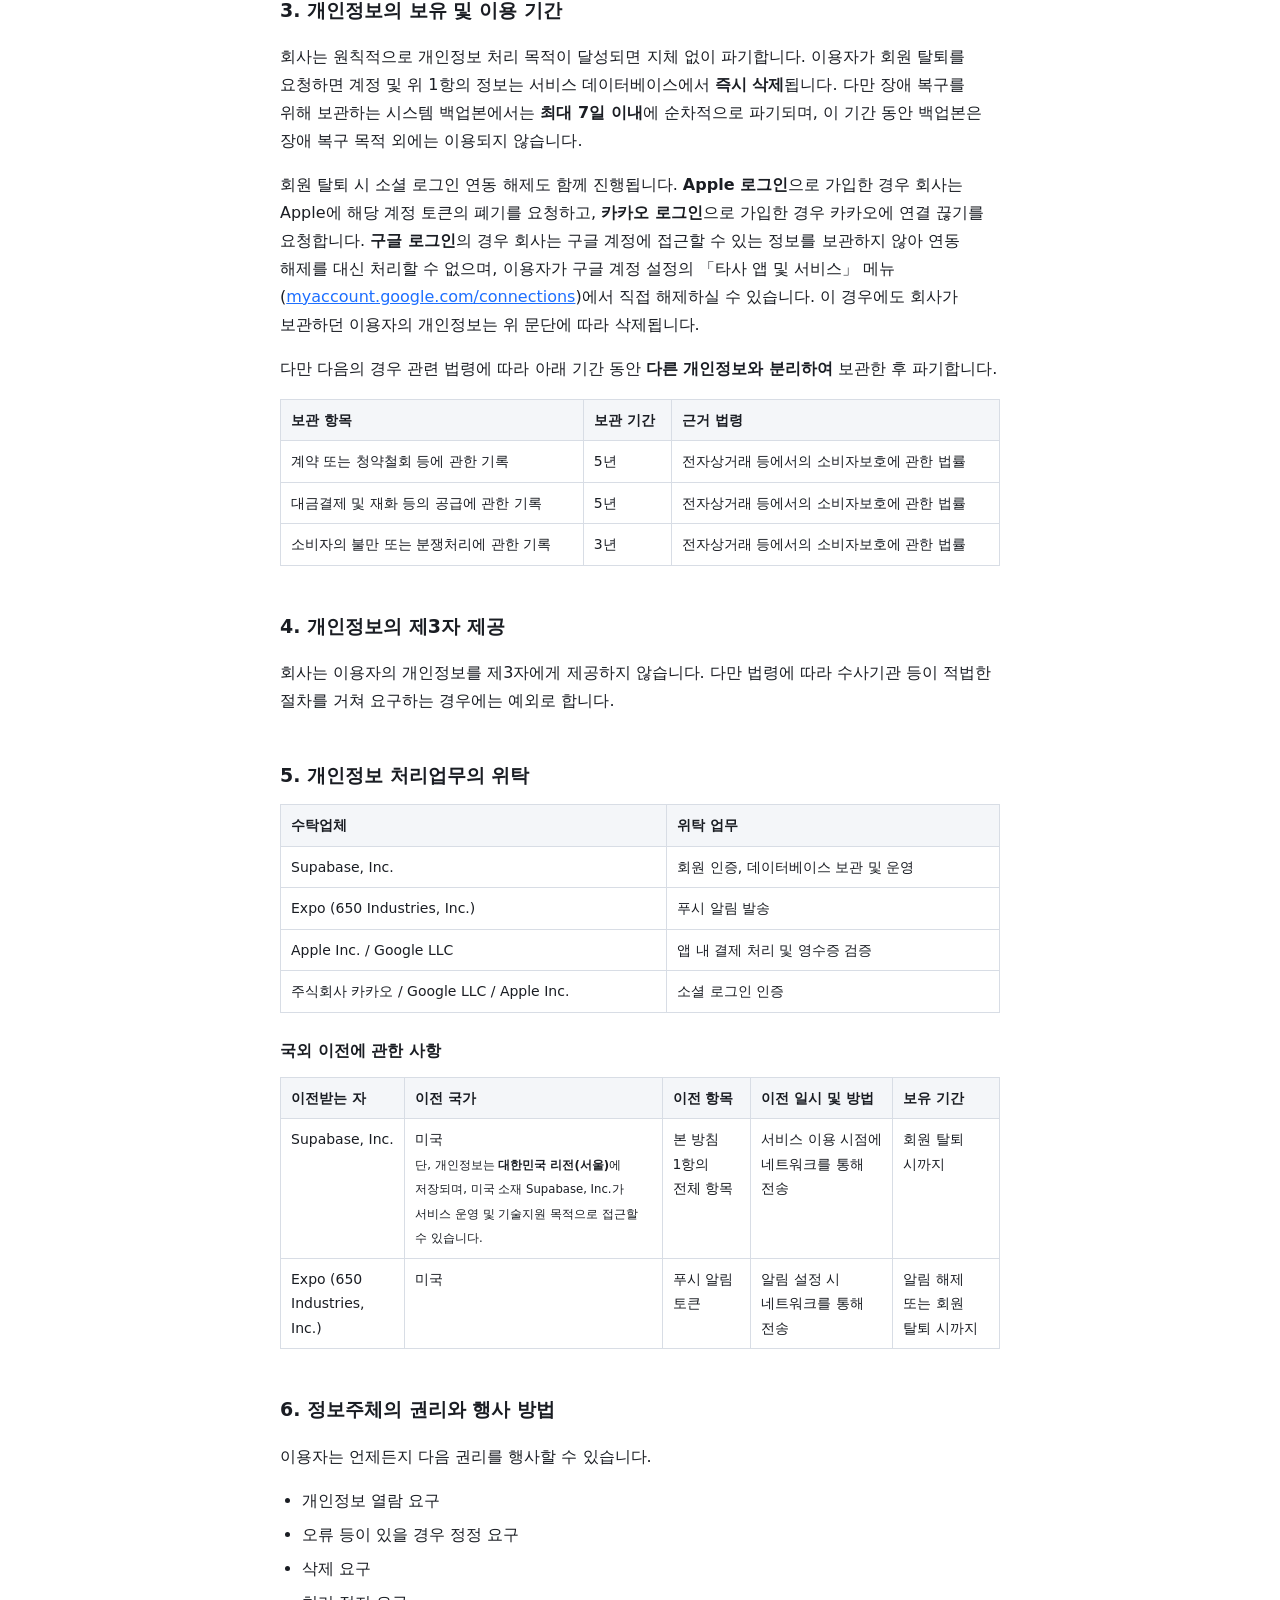
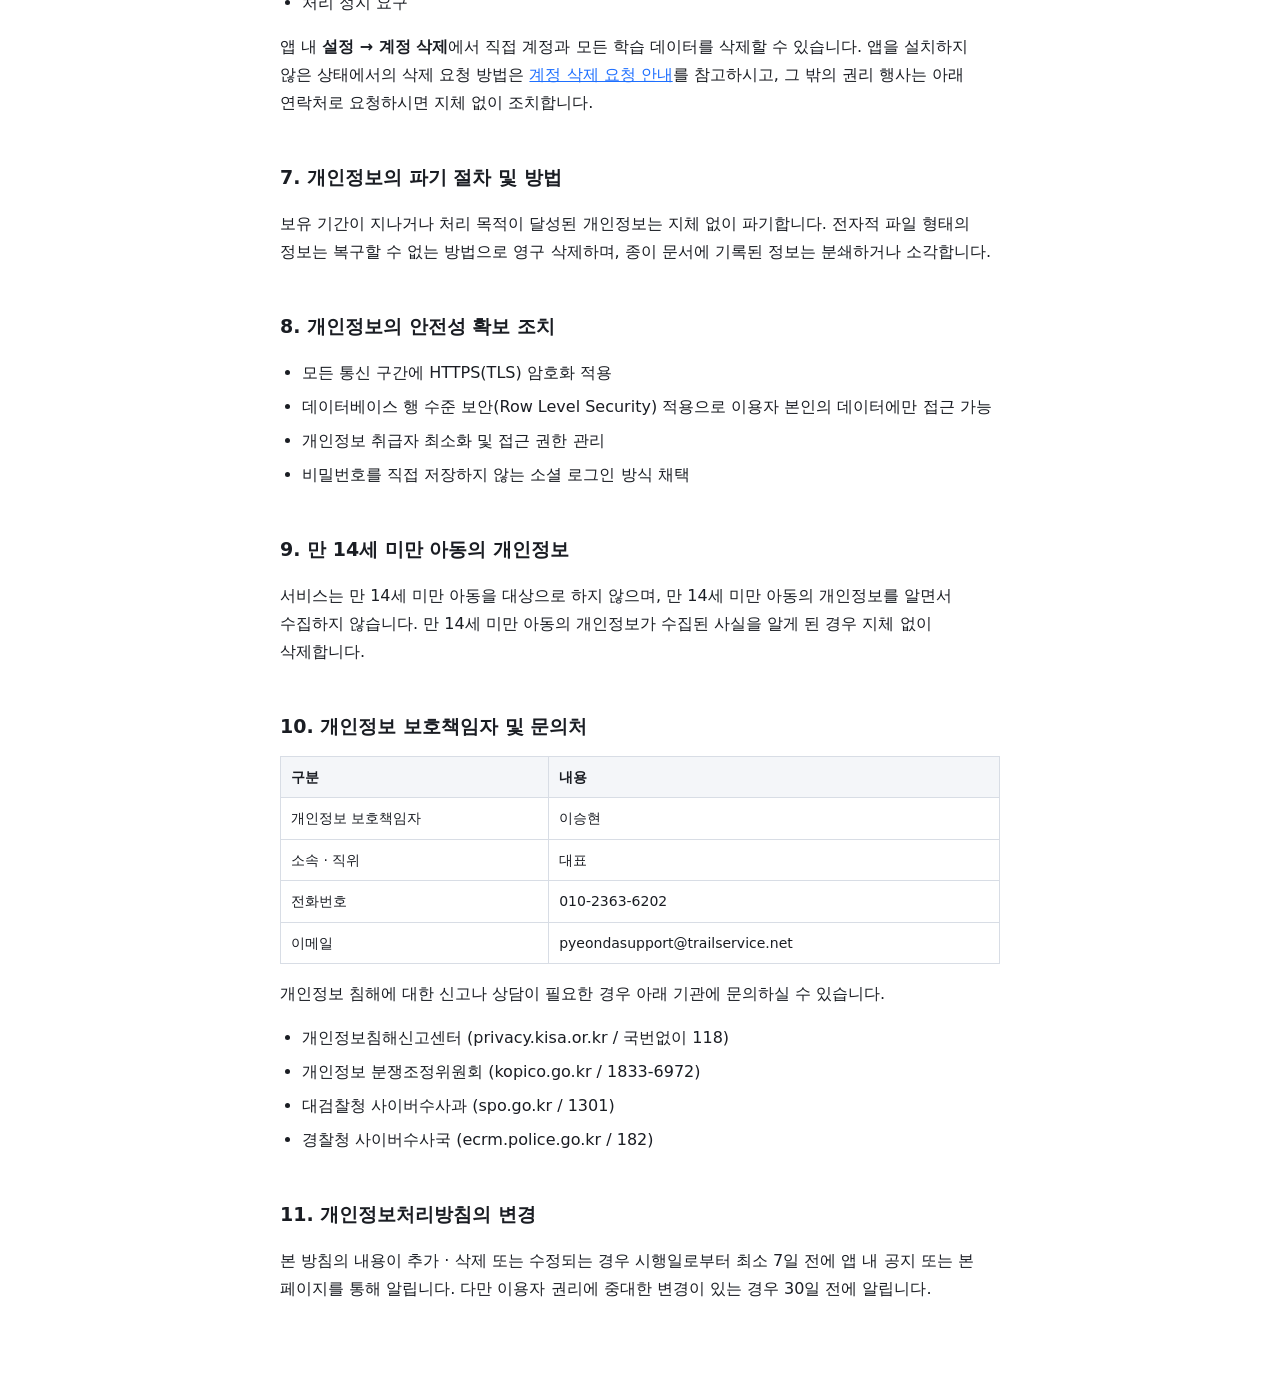
==== commit bf7cb431: "Fix pass-restoration notice and clarify retained payment records 외부 검토 의견을 반영하면서, 그 과정에서 발견한 상호 모순을 " ====
--- a/privacy.html
+++ b/privacy.html
@@ -108,7 +108,10 @@
   직접 해제하실 수 있습니다. 이 경우에도 회사가 보관하던 이용자의 개인정보는 위 문단에 따라
   삭제됩니다.
 </p>
-<p>다만 다음의 경우 관련 법령에 따라 아래 기간 동안 보관합니다.</p>
+<p>
+  다만 다음의 경우 관련 법령에 따라 아래 기간 동안 <strong>다른 개인정보와 분리하여</strong>
+  보관한 후 파기합니다.
+</p>
 <table>
   <tr><th>보관 항목</th><th>보관 기간</th><th>근거 법령</th></tr>
   <tr><td>계약 또는 청약철회 등에 관한 기록</td><td>5년</td><td>전자상거래 등에서의 소비자보호에 관한 법률</td></tr>
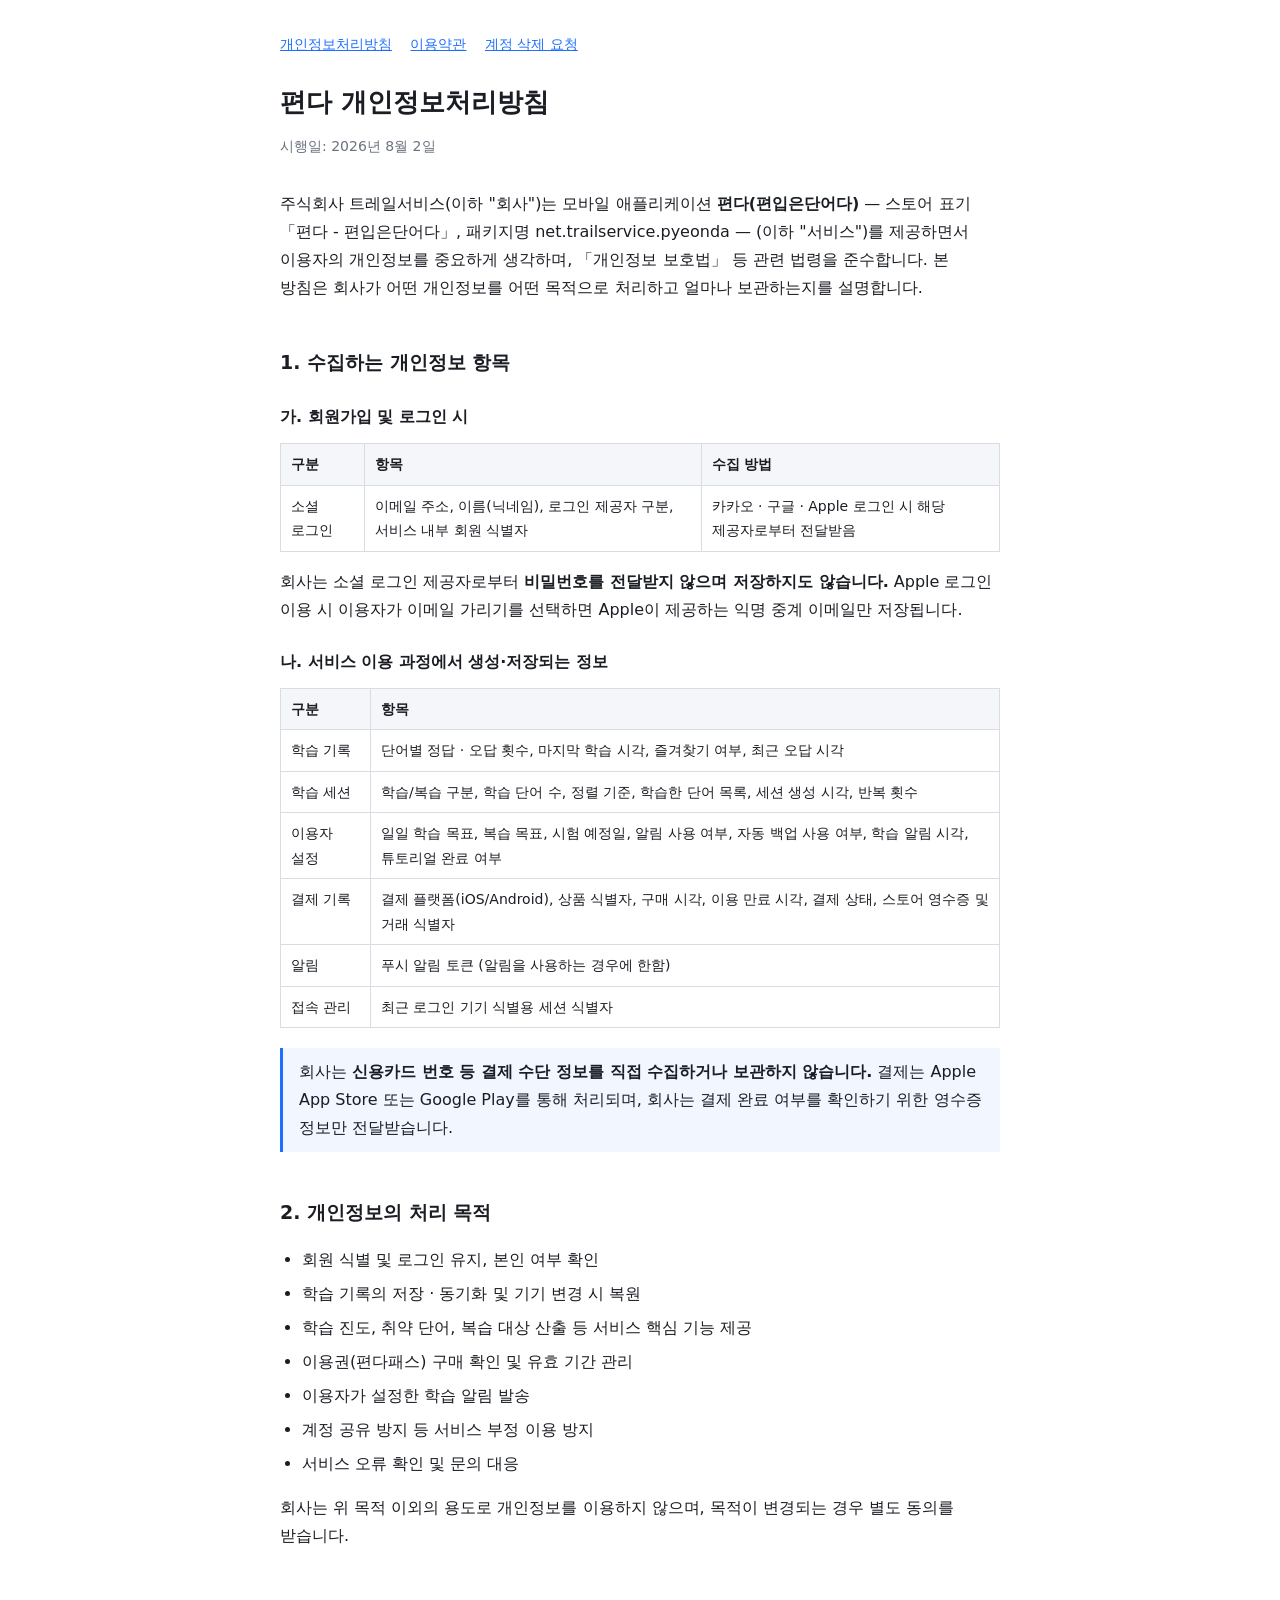
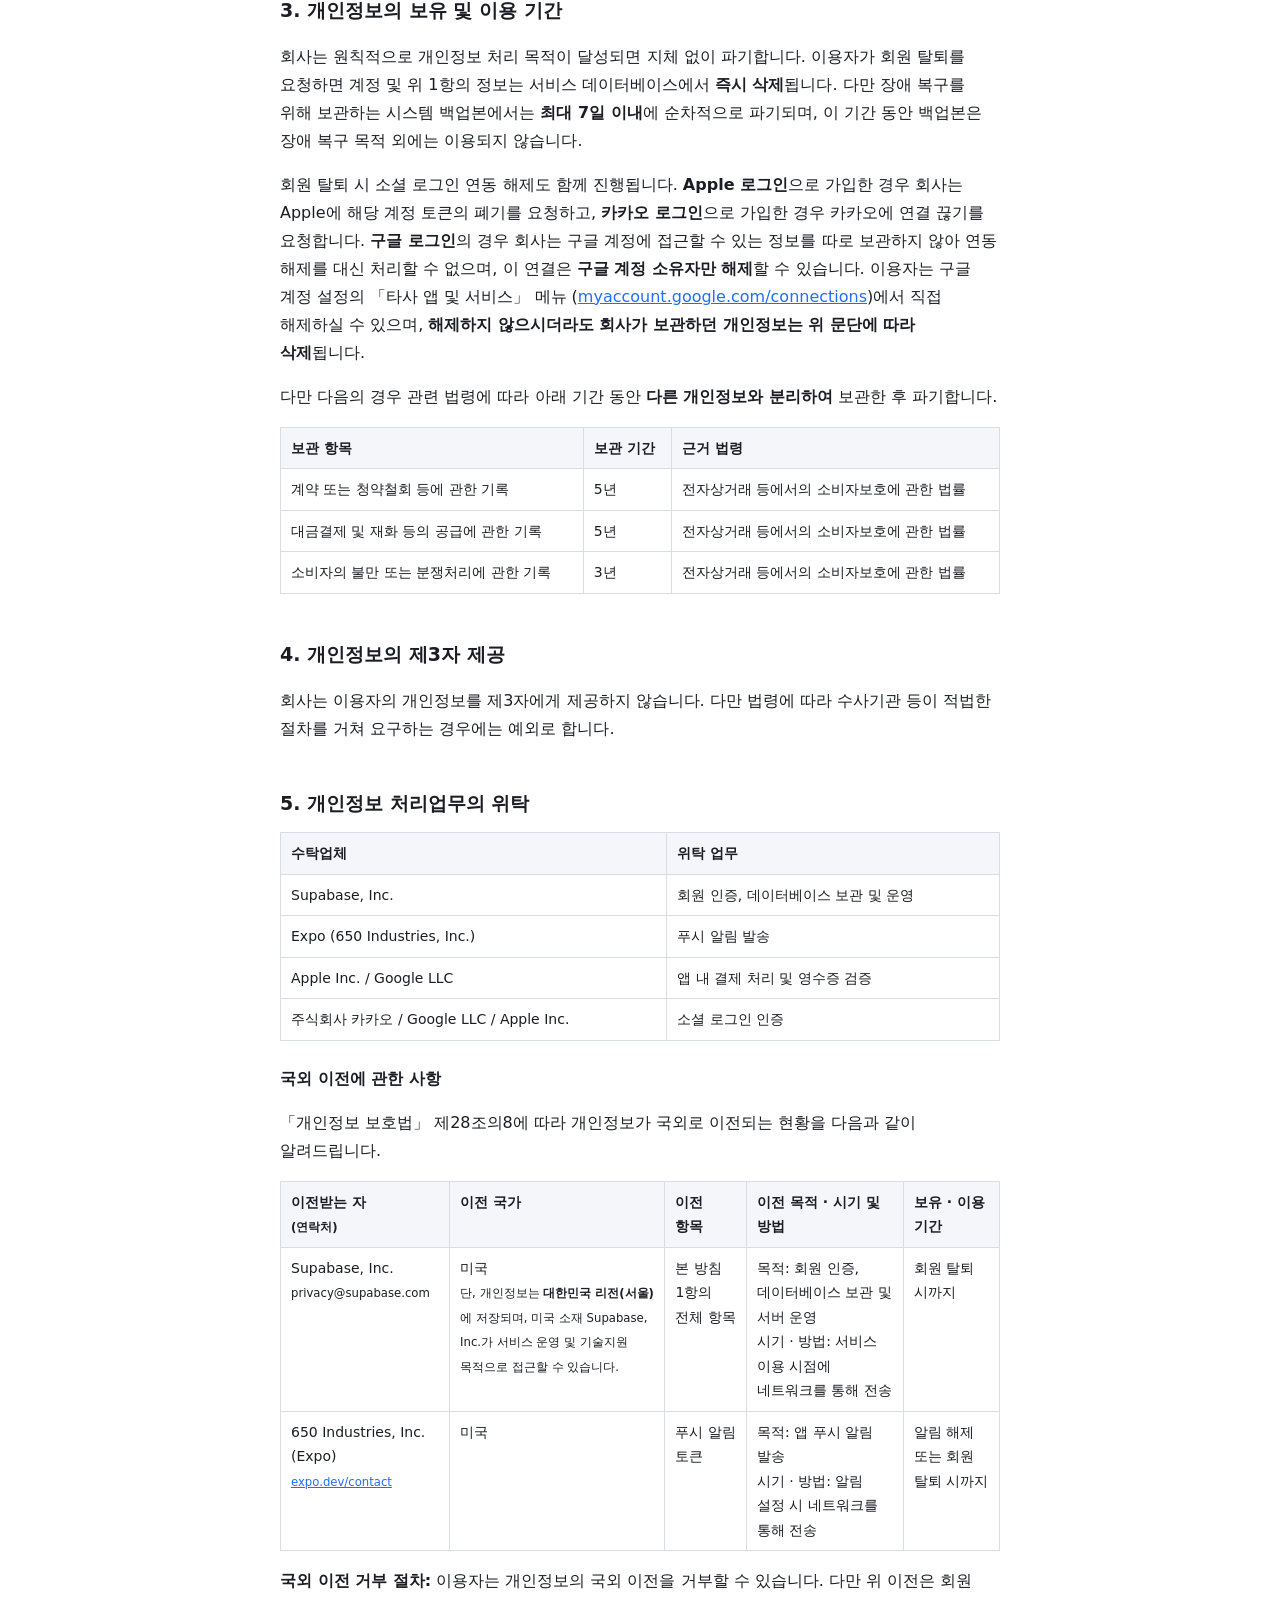
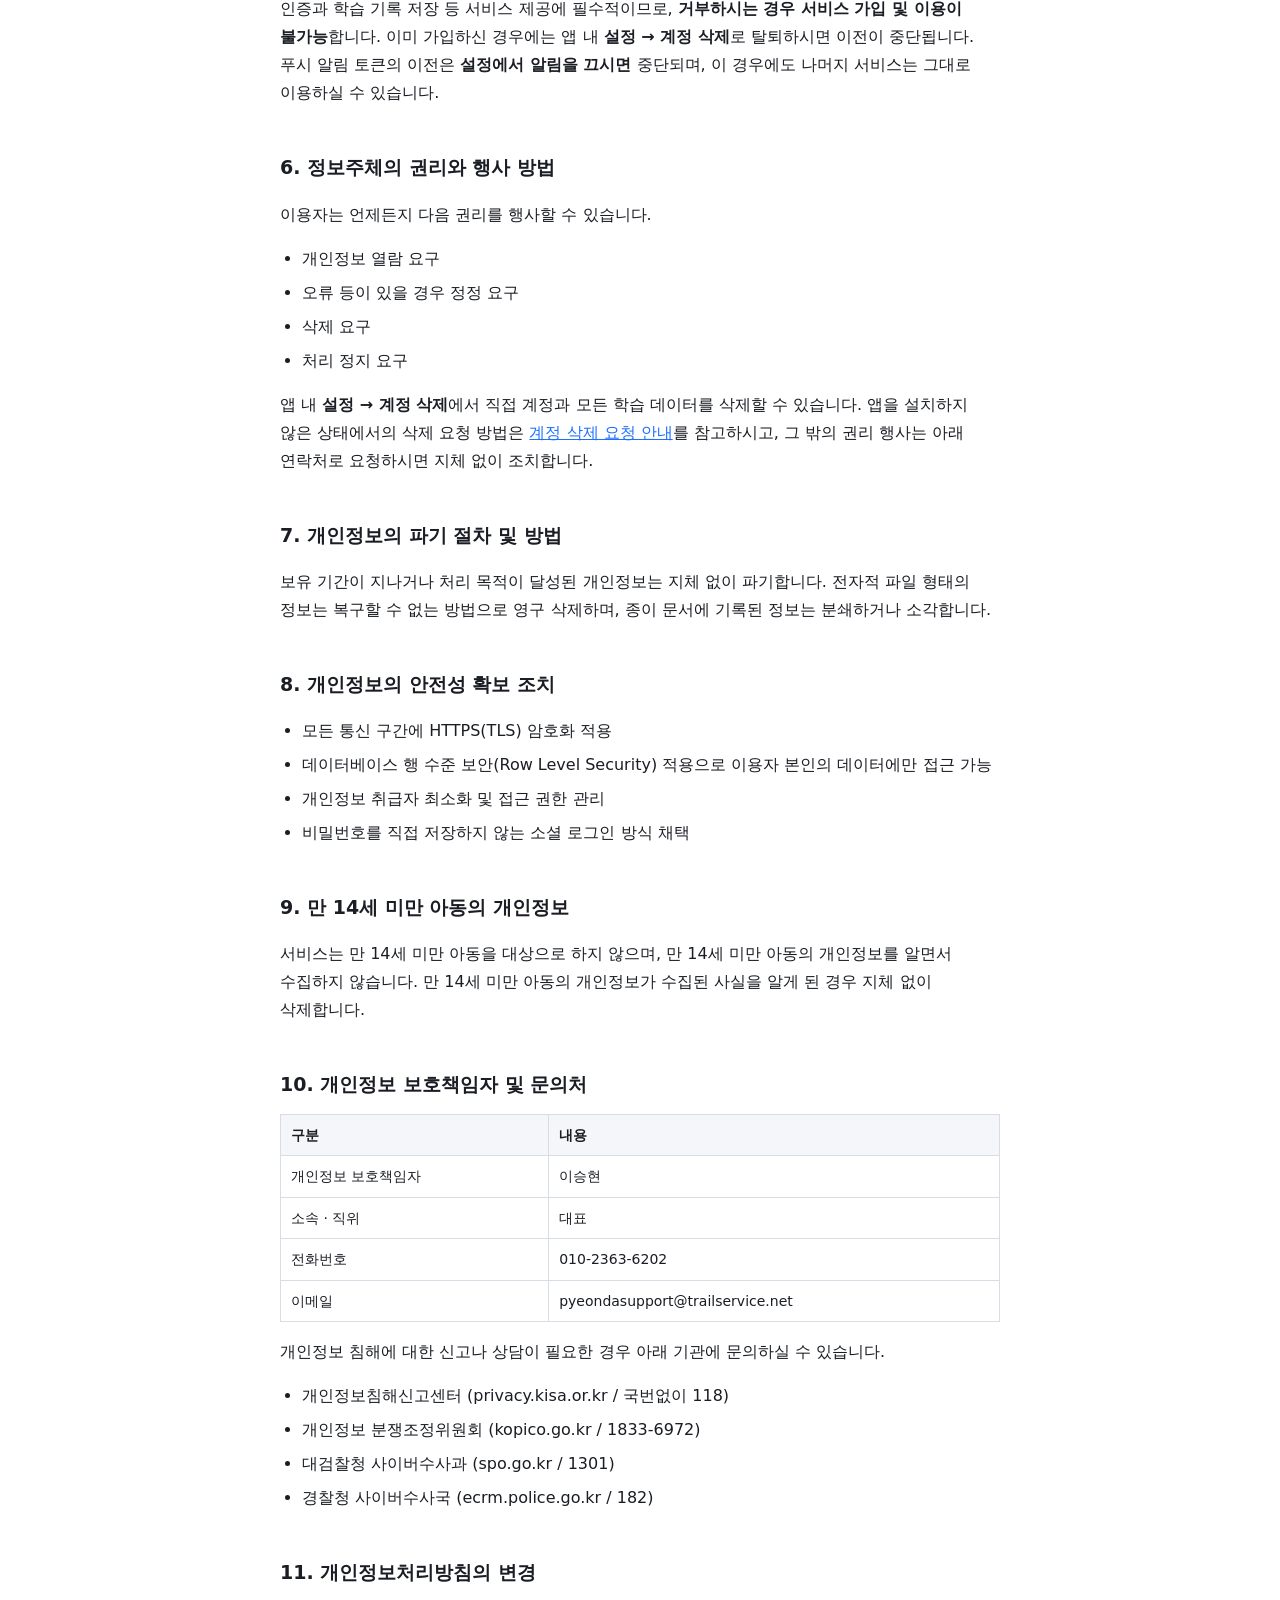
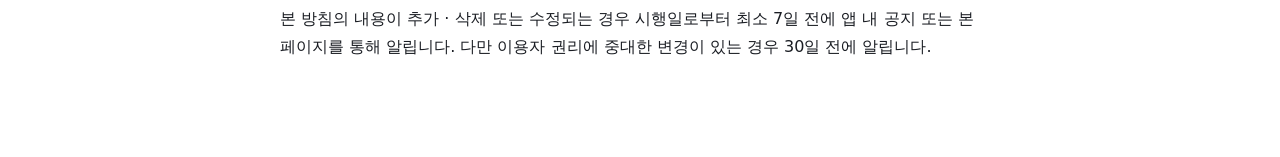
==== commit 18296abe: "Complete cross-border transfer disclosure per PIPA Article 28-8 외부 검토에서 국외 이전 고지의 누락이 지적됐다. 확인해 보니 개" ====
--- a/privacy.html
+++ b/privacy.html
@@ -102,11 +102,12 @@
   회원 탈퇴 시 소셜 로그인 연동 해제도 함께 진행됩니다.
   <strong>Apple 로그인</strong>으로 가입한 경우 회사는 Apple에 해당 계정 토큰의 폐기를 요청하고,
   <strong>카카오 로그인</strong>으로 가입한 경우 카카오에 연결 끊기를 요청합니다.
-  <strong>구글 로그인</strong>의 경우 회사는 구글 계정에 접근할 수 있는 정보를 보관하지 않아
-  연동 해제를 대신 처리할 수 없으며, 이용자가 구글 계정 설정의 「타사 앱 및 서비스」 메뉴
+  <strong>구글 로그인</strong>의 경우 회사는 구글 계정에 접근할 수 있는 정보를 따로 보관하지
+  않아 연동 해제를 대신 처리할 수 없으며, 이 연결은 <strong>구글 계정 소유자만 해제</strong>할 수
+  있습니다. 이용자는 구글 계정 설정의 「타사 앱 및 서비스」 메뉴
   (<a href="https://myaccount.google.com/connections">myaccount.google.com/connections</a>)에서
-  직접 해제하실 수 있습니다. 이 경우에도 회사가 보관하던 이용자의 개인정보는 위 문단에 따라
-  삭제됩니다.
+  직접 해제하실 수 있으며, <strong>해제하지 않으시더라도 회사가 보관하던 개인정보는 위 문단에
+  따라 삭제</strong>됩니다.
 </p>
 <p>
   다만 다음의 경우 관련 법령에 따라 아래 기간 동안 <strong>다른 개인정보와 분리하여</strong>
@@ -135,27 +136,56 @@
 </table>
 
 <h3>국외 이전에 관한 사항</h3>
-<table>
-  <tr><th>이전받는 자</th><th>이전 국가</th><th>이전 항목</th><th>이전 일시 및 방법</th><th>보유 기간</th></tr>
-  <tr>
-    <td>Supabase, Inc.</td>
+<p>
+  「개인정보 보호법」 제28조의8에 따라 개인정보가 국외로 이전되는 현황을 다음과 같이 알려드립니다.
+</p>
+<table>
+  <tr>
+    <th>이전받는 자<br><small>(연락처)</small></th>
+    <th>이전 국가</th>
+    <th>이전 항목</th>
+    <th>이전 목적 · 시기 및 방법</th>
+    <th>보유 · 이용 기간</th>
+  </tr>
+  <tr>
+    <td>
+      Supabase, Inc.<br>
+      <small>privacy@supabase.com</small>
+    </td>
     <td>
       미국<br>
       <small>단, 개인정보는 <strong>대한민국 리전(서울)</strong>에 저장되며,
       미국 소재 Supabase, Inc.가 서비스 운영 및 기술지원 목적으로 접근할 수 있습니다.</small>
     </td>
     <td>본 방침 1항의 전체 항목</td>
-    <td>서비스 이용 시점에 네트워크를 통해 전송</td>
+    <td>
+      목적: 회원 인증, 데이터베이스 보관 및 서버 운영<br>
+      시기 · 방법: 서비스 이용 시점에 네트워크를 통해 전송
+    </td>
     <td>회원 탈퇴 시까지</td>
   </tr>
   <tr>
-    <td>Expo (650 Industries, Inc.)</td>
+    <td>
+      650 Industries, Inc. (Expo)<br>
+      <small><a href="https://expo.dev/contact">expo.dev/contact</a></small>
+    </td>
     <td>미국</td>
     <td>푸시 알림 토큰</td>
-    <td>알림 설정 시 네트워크를 통해 전송</td>
+    <td>
+      목적: 앱 푸시 알림 발송<br>
+      시기 · 방법: 알림 설정 시 네트워크를 통해 전송
+    </td>
     <td>알림 해제 또는 회원 탈퇴 시까지</td>
   </tr>
 </table>
+<p>
+  <strong>국외 이전 거부 절차:</strong> 이용자는 개인정보의 국외 이전을 거부할 수 있습니다.
+  다만 위 이전은 회원 인증과 학습 기록 저장 등 서비스 제공에 필수적이므로,
+  <strong>거부하시는 경우 서비스 가입 및 이용이 불가능</strong>합니다. 이미 가입하신 경우에는
+  앱 내 <strong>설정 → 계정 삭제</strong>로 탈퇴하시면 이전이 중단됩니다. 푸시 알림 토큰의
+  이전은 <strong>설정에서 알림을 끄시면</strong> 중단되며, 이 경우에도 나머지 서비스는
+  그대로 이용하실 수 있습니다.
+</p>
 
 <h2>6. 정보주체의 권리와 행사 방법</h2>
 <p>이용자는 언제든지 다음 권리를 행사할 수 있습니다.</p>
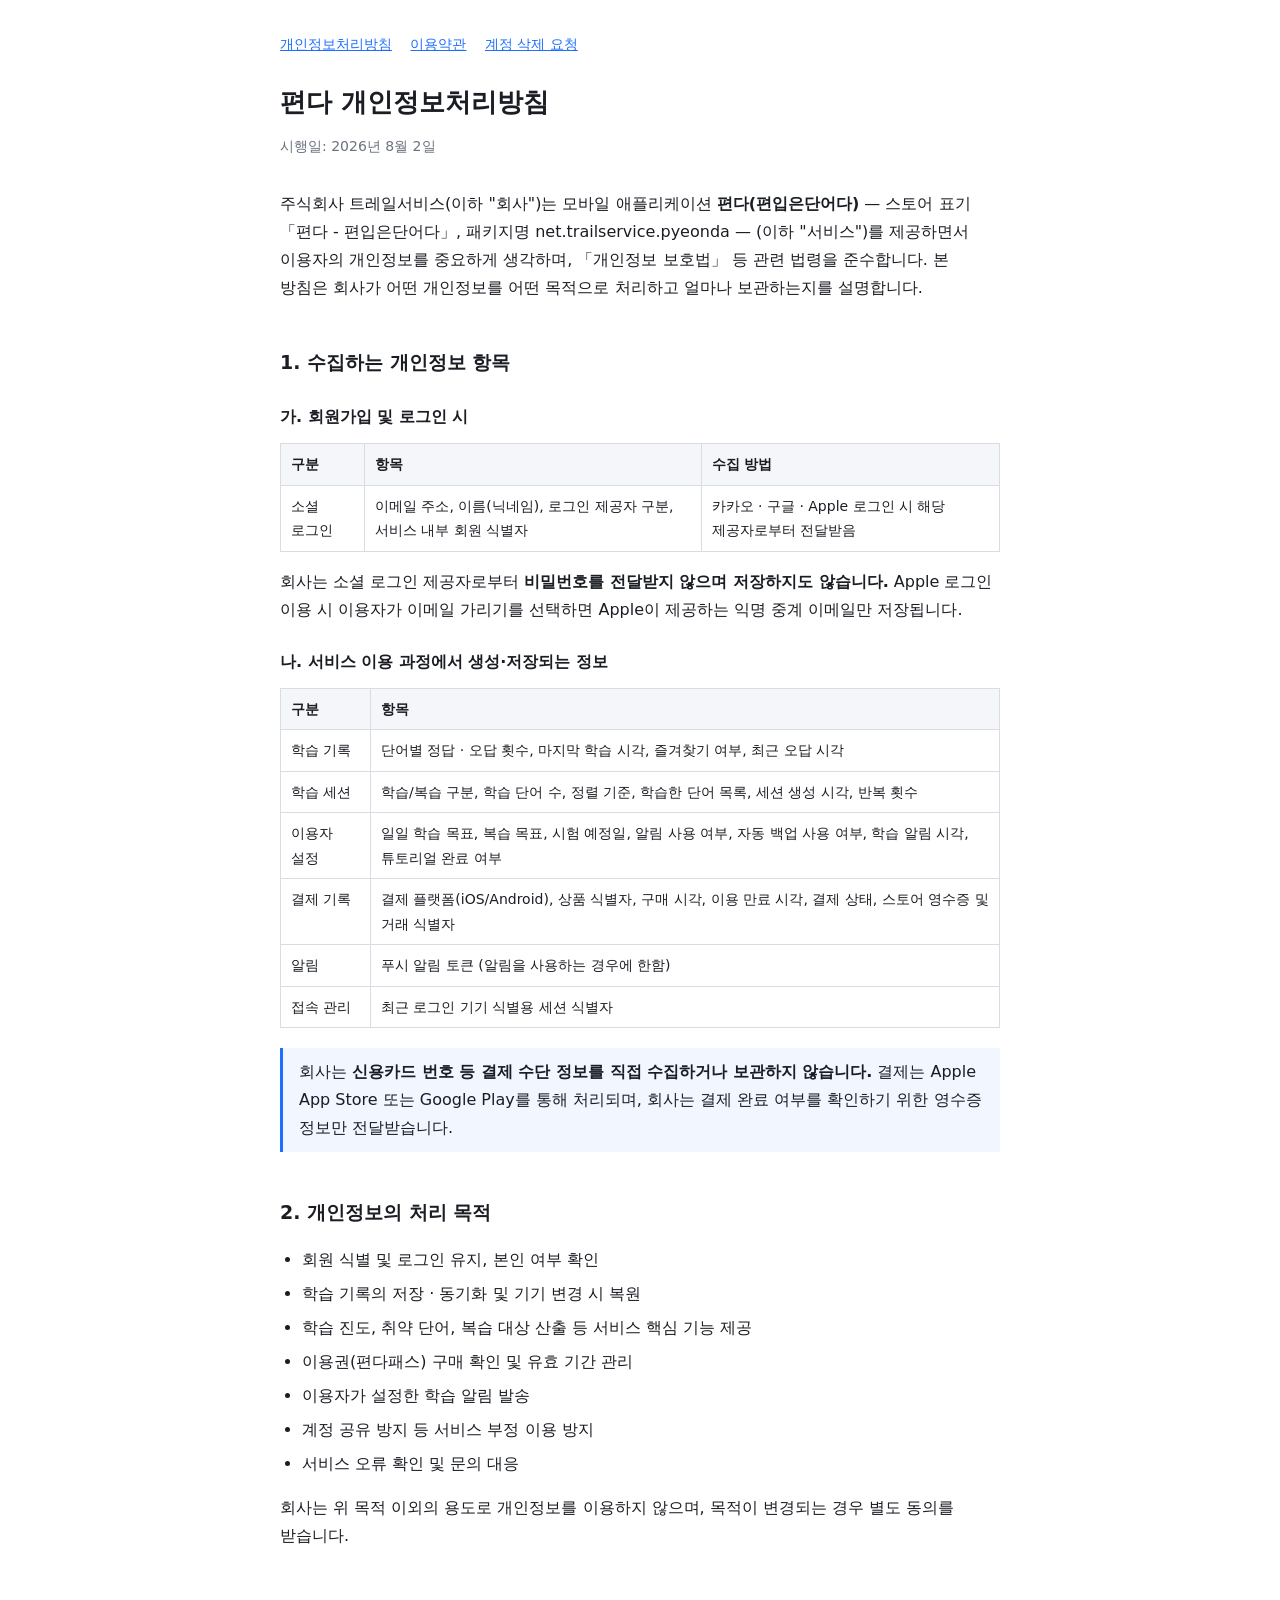
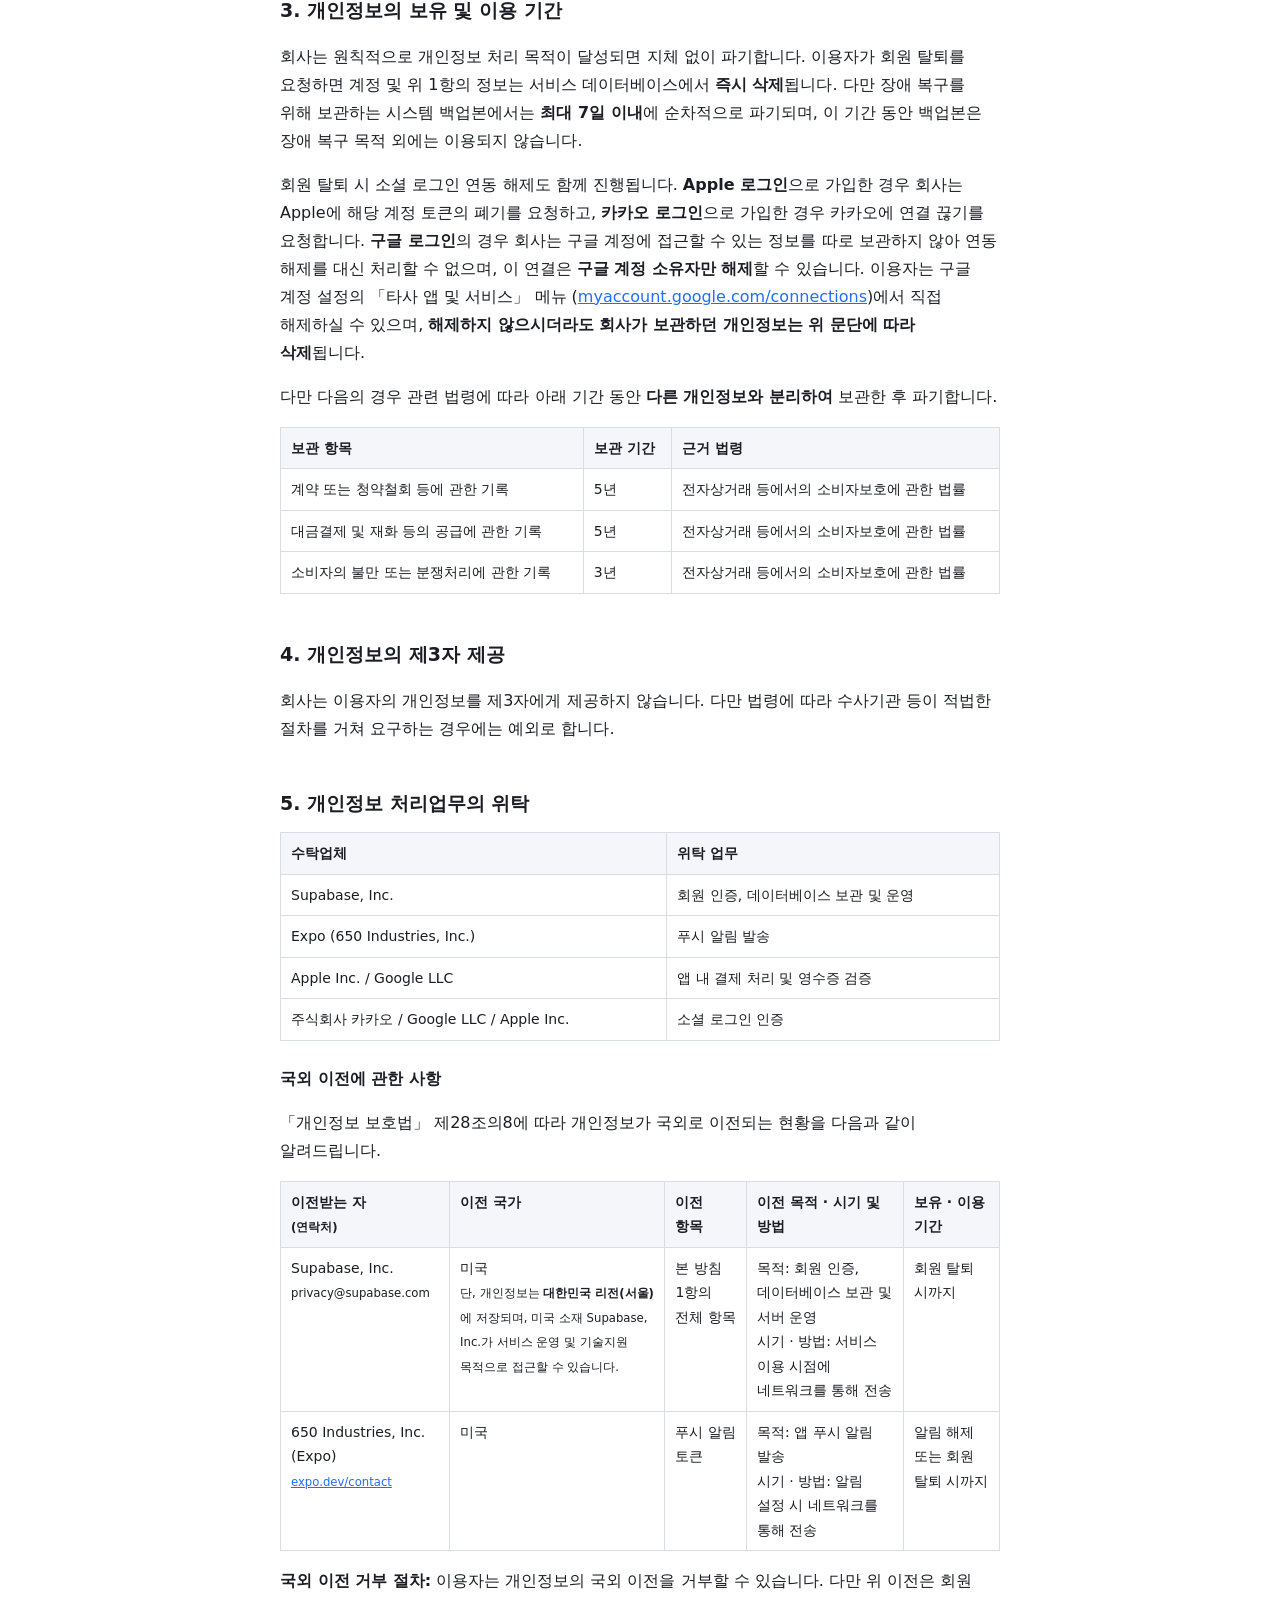
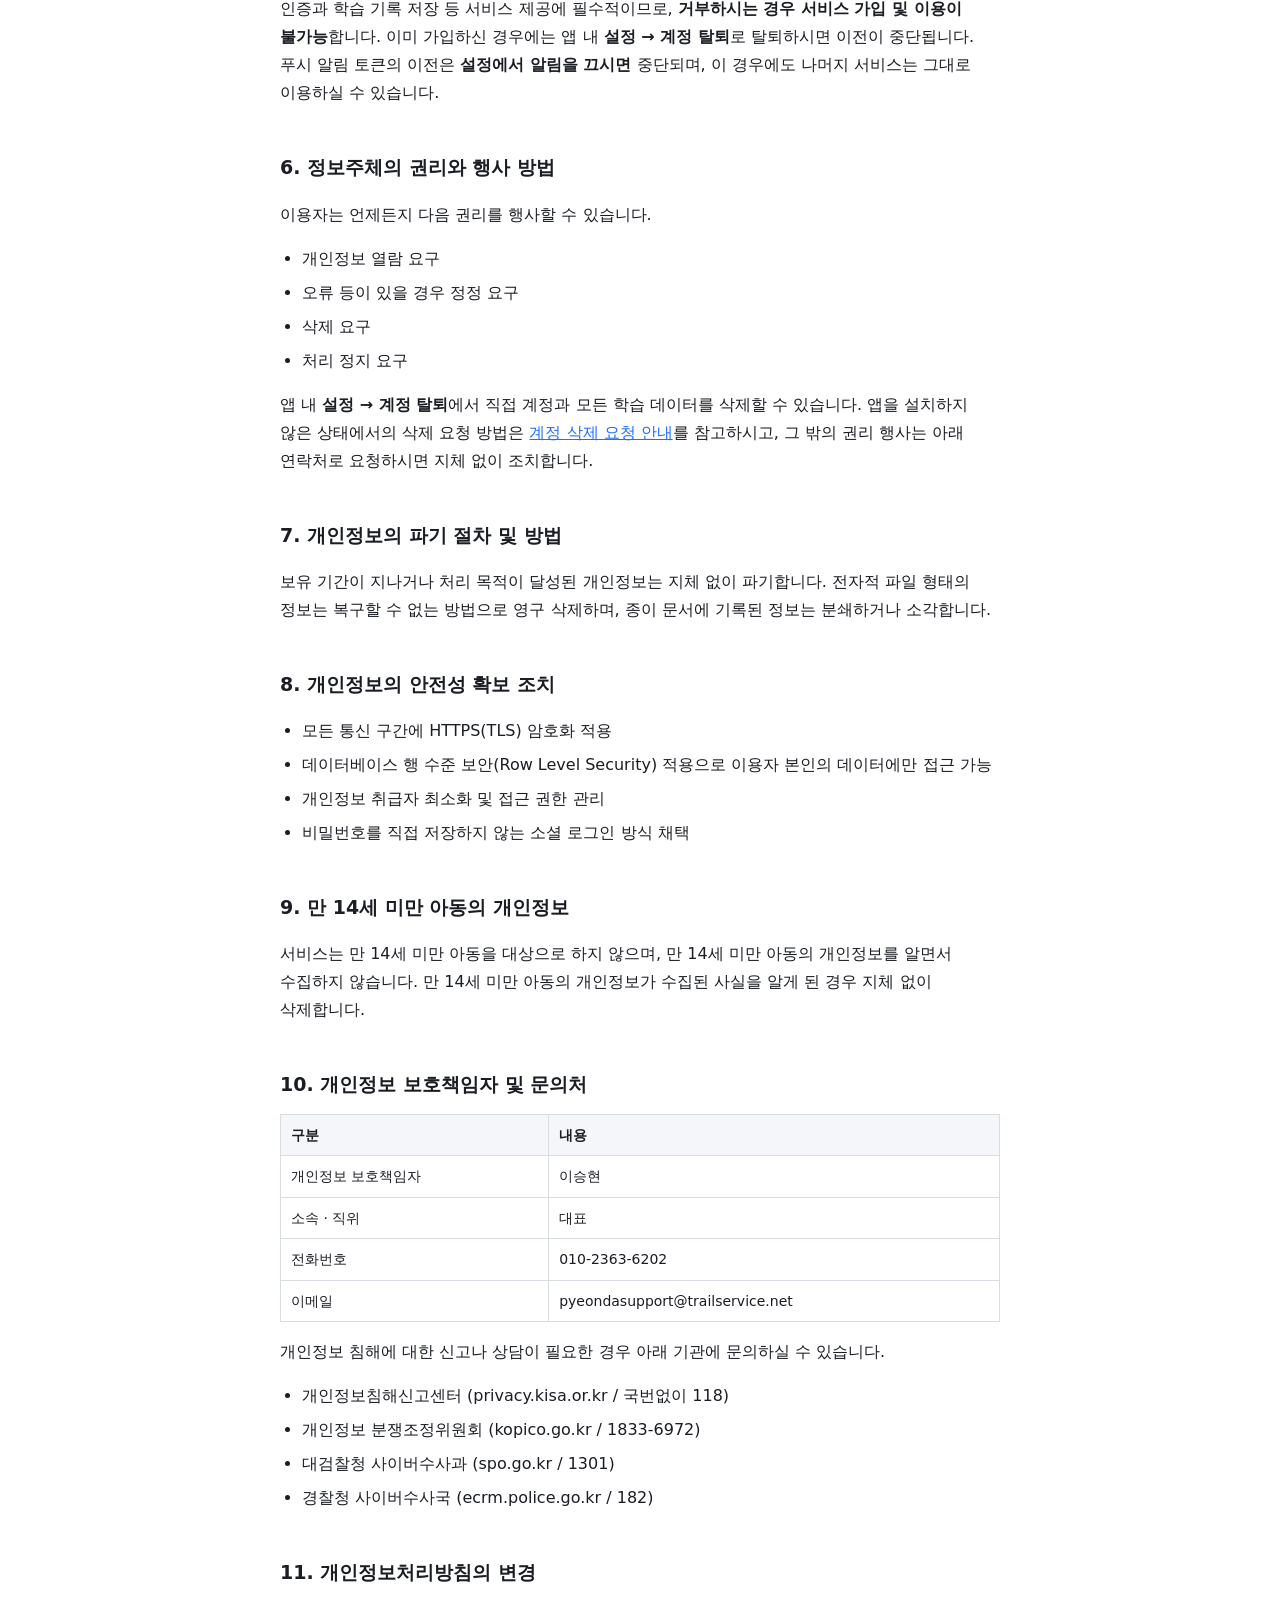
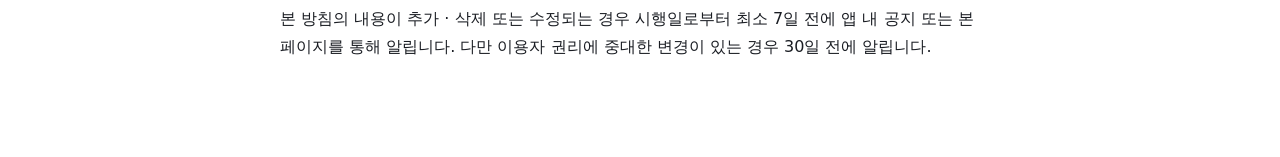
==== commit e02042c9: "Describe the actual in-app deletion path 문서에 적힌 앱 내 탈퇴 경로가 실제 화면과 두 군데 달랐다.    문서                   " ====
--- a/privacy.html
+++ b/privacy.html
@@ -182,7 +182,7 @@
   <strong>국외 이전 거부 절차:</strong> 이용자는 개인정보의 국외 이전을 거부할 수 있습니다.
   다만 위 이전은 회원 인증과 학습 기록 저장 등 서비스 제공에 필수적이므로,
   <strong>거부하시는 경우 서비스 가입 및 이용이 불가능</strong>합니다. 이미 가입하신 경우에는
-  앱 내 <strong>설정 → 계정 삭제</strong>로 탈퇴하시면 이전이 중단됩니다. 푸시 알림 토큰의
+  앱 내 <strong>설정 → 계정 탈퇴</strong>로 탈퇴하시면 이전이 중단됩니다. 푸시 알림 토큰의
   이전은 <strong>설정에서 알림을 끄시면</strong> 중단되며, 이 경우에도 나머지 서비스는
   그대로 이용하실 수 있습니다.
 </p>
@@ -196,7 +196,7 @@
   <li>처리 정지 요구</li>
 </ul>
 <p>
-  앱 내 <strong>설정 → 계정 삭제</strong>에서 직접 계정과 모든 학습 데이터를 삭제할 수 있습니다.
+  앱 내 <strong>설정 → 계정 탈퇴</strong>에서 직접 계정과 모든 학습 데이터를 삭제할 수 있습니다.
   앱을 설치하지 않은 상태에서의 삭제 요청 방법은
   <a href="account-deletion.html">계정 삭제 요청 안내</a>를 참고하시고,
   그 밖의 권리 행사는 아래 연락처로 요청하시면 지체 없이 조치합니다.
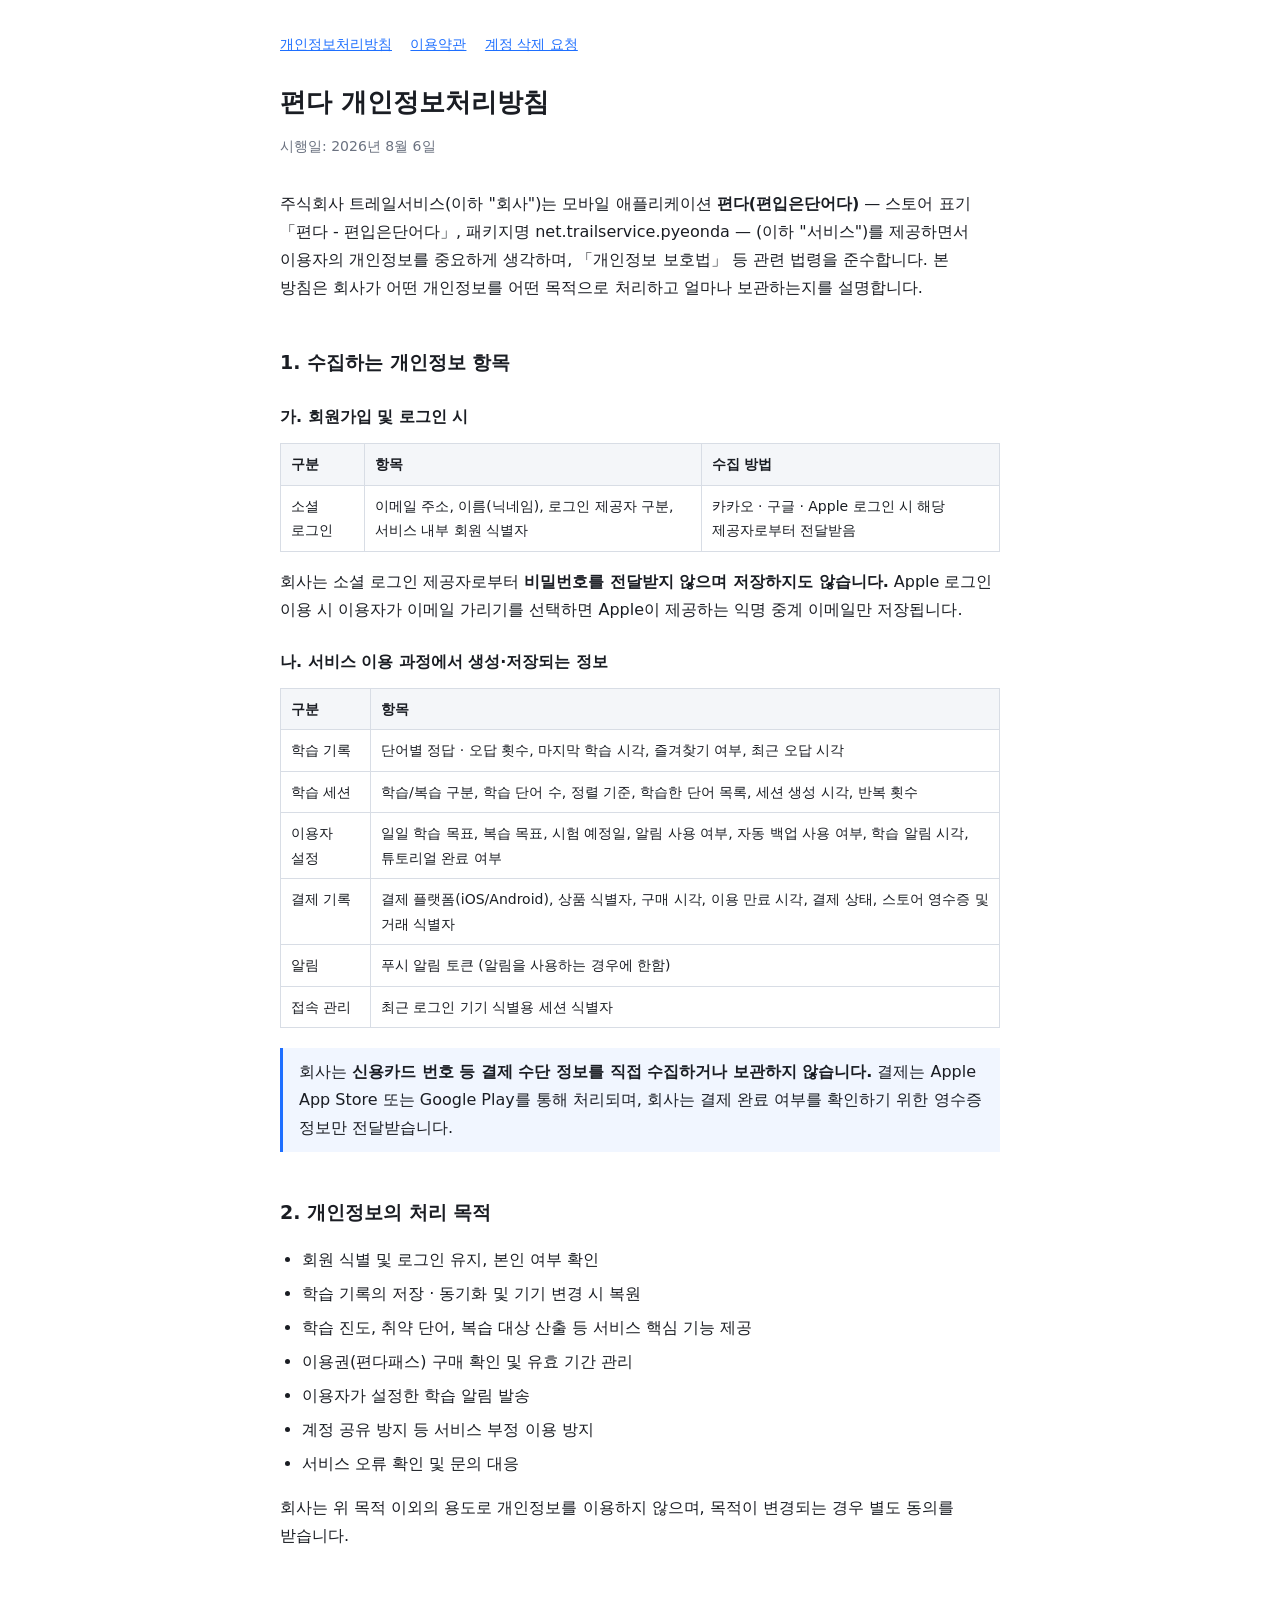
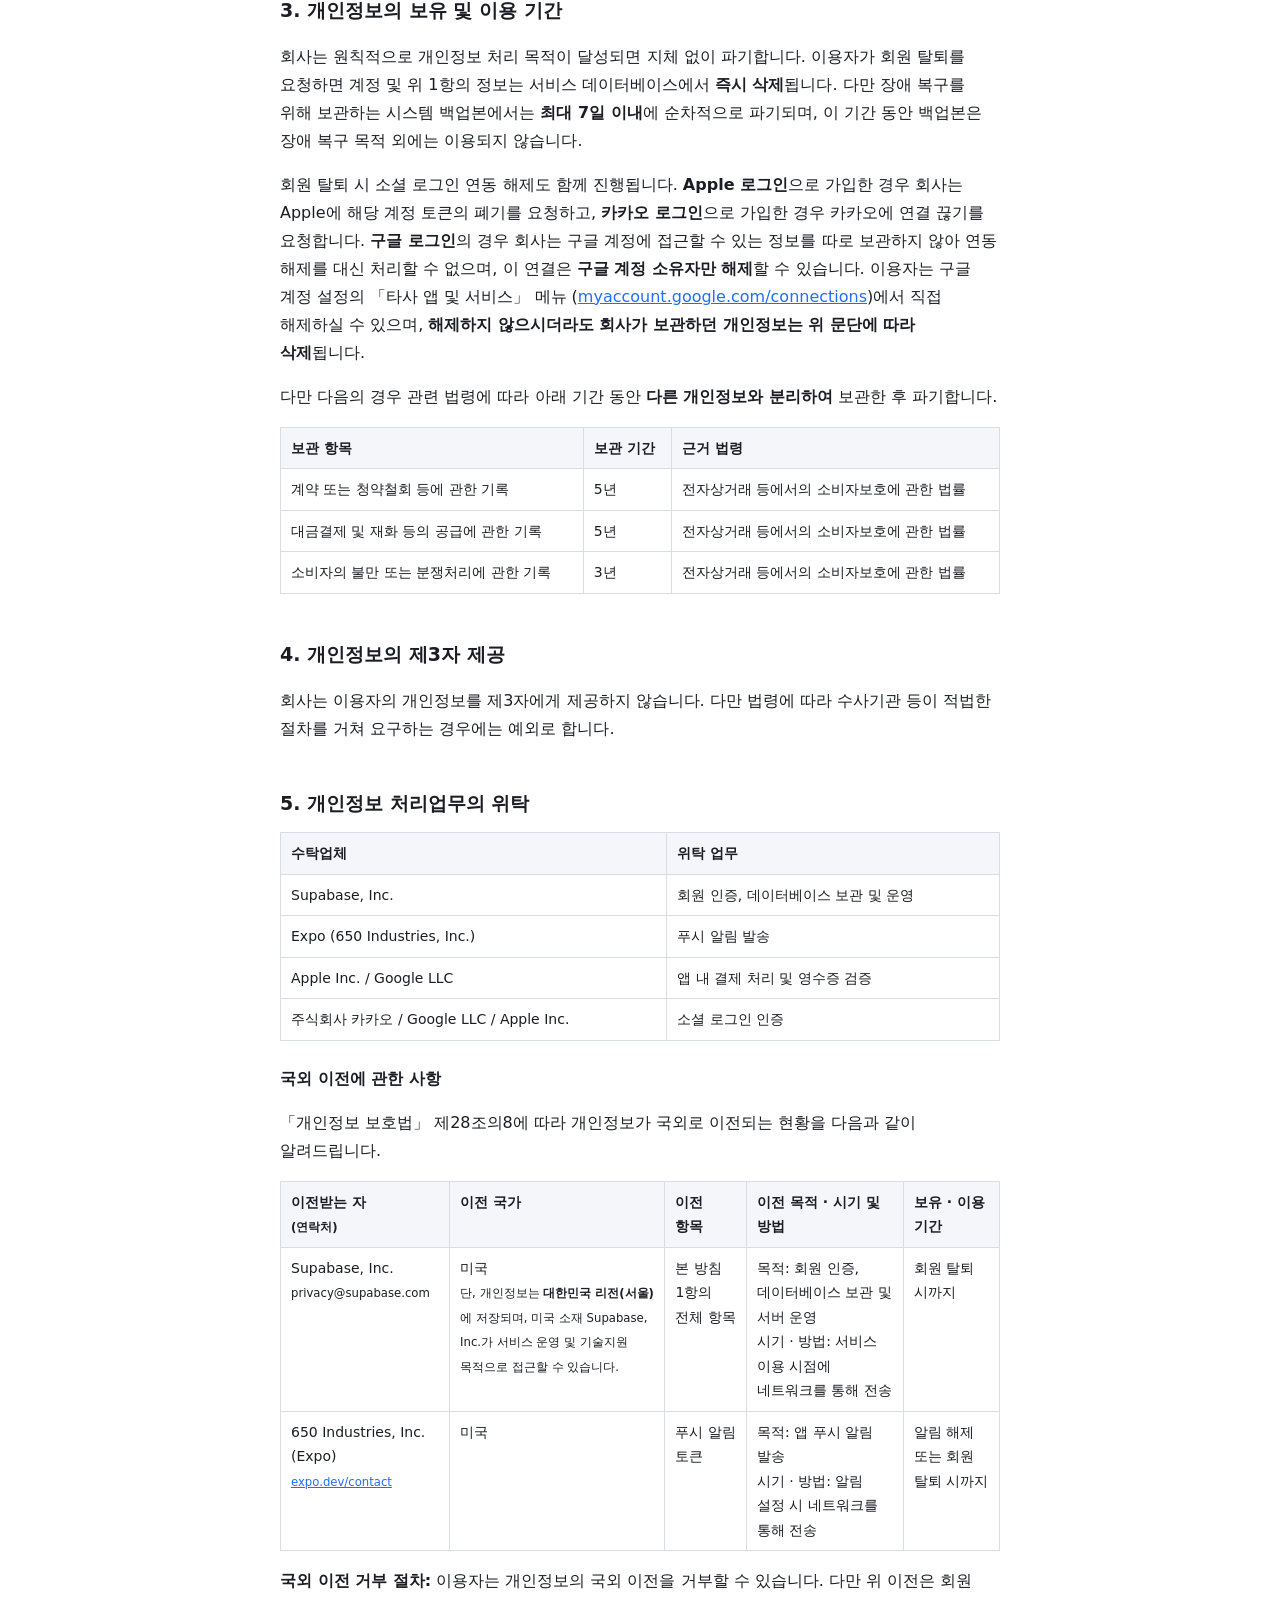
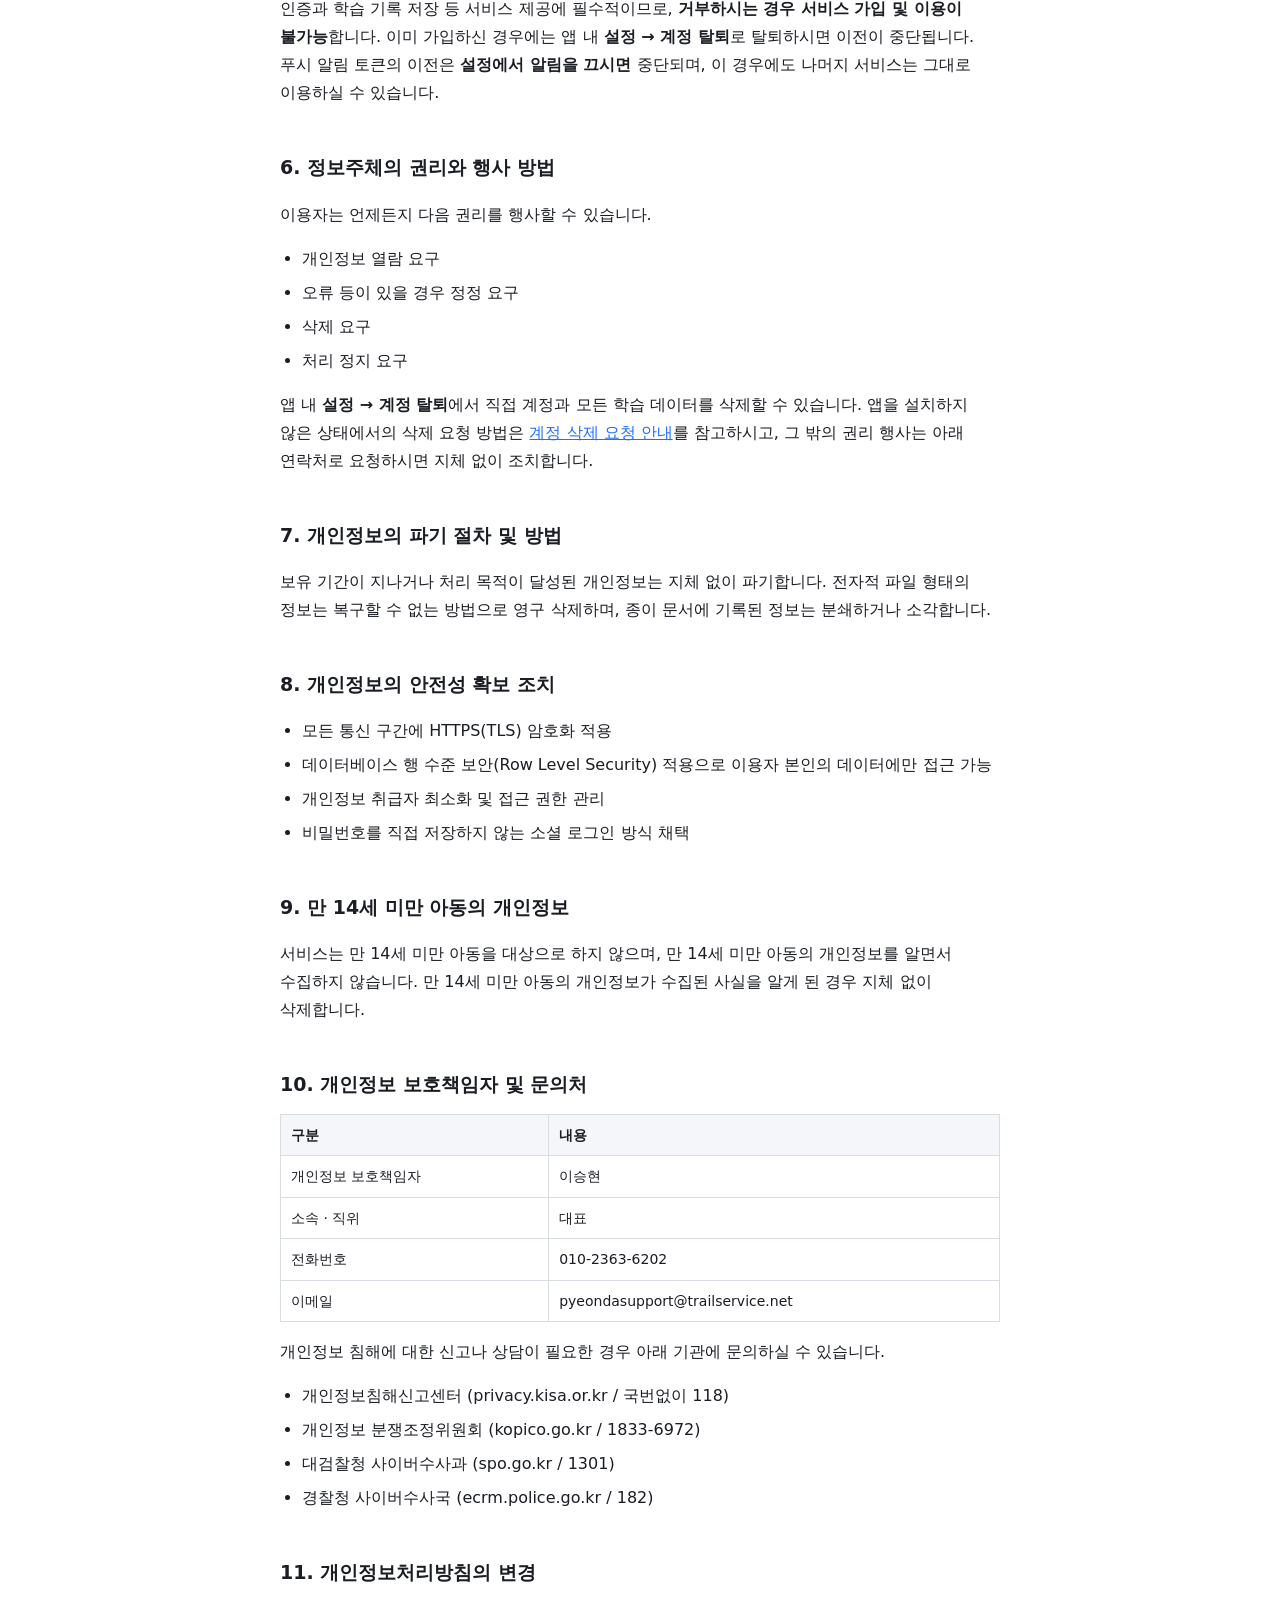
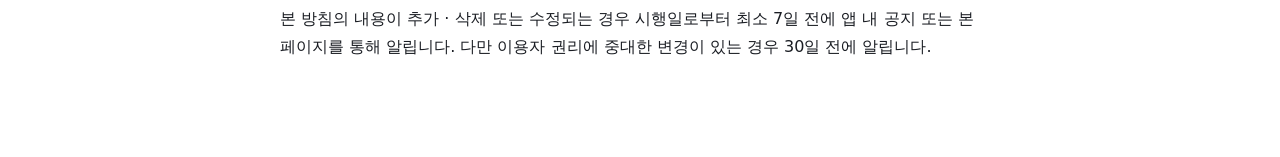
==== commit 6dd29ac3: "Align effective dates with the current published text 시행일이 실제 게시 내용과 어긋나 있었다. 8월 2~3일자로 적혀 있는데 그 뒤로 " ====
--- a/privacy.html
+++ b/privacy.html
@@ -15,7 +15,7 @@
 </nav>
 
 <h1>편다 개인정보처리방침</h1>
-<p class="meta">시행일: 2026년 8월 2일</p>
+<p class="meta">시행일: 2026년 8월 6일</p>
 
 <p>
   주식회사 트레일서비스(이하 "회사")는 모바일 애플리케이션
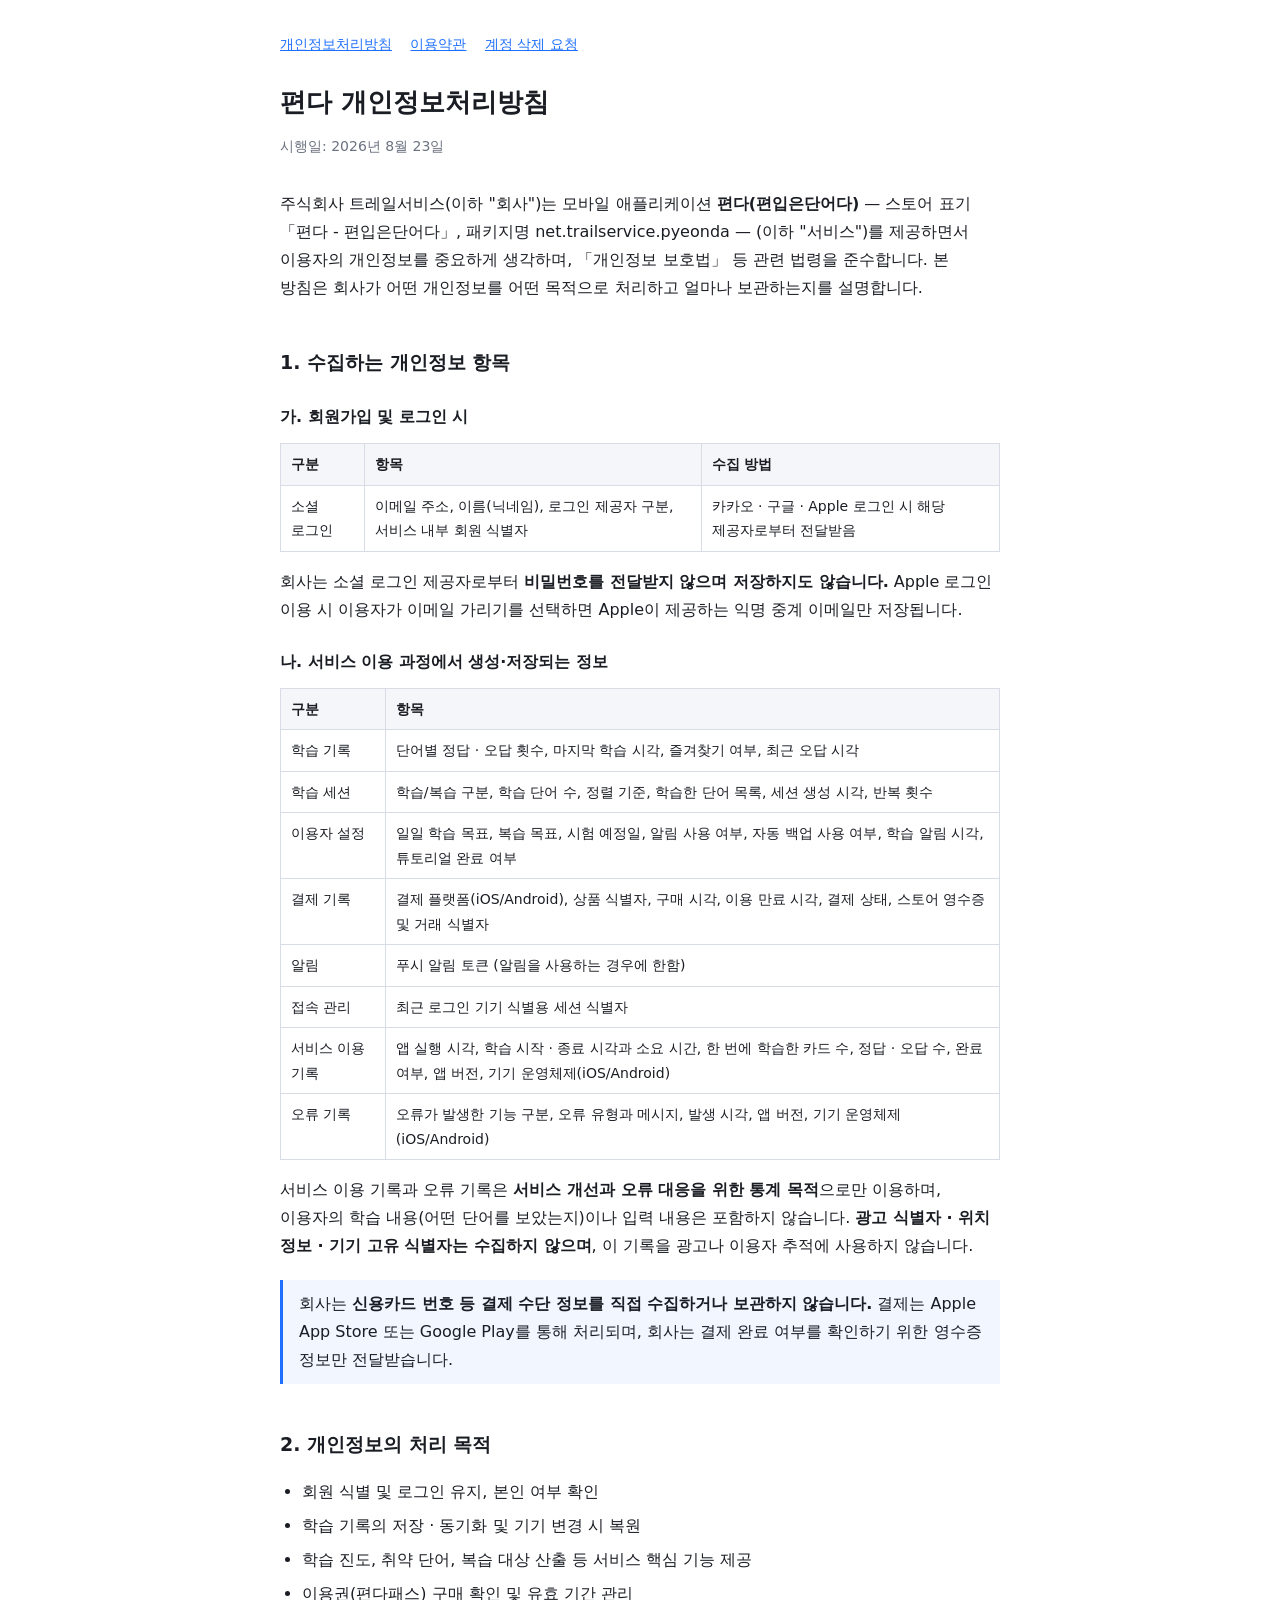
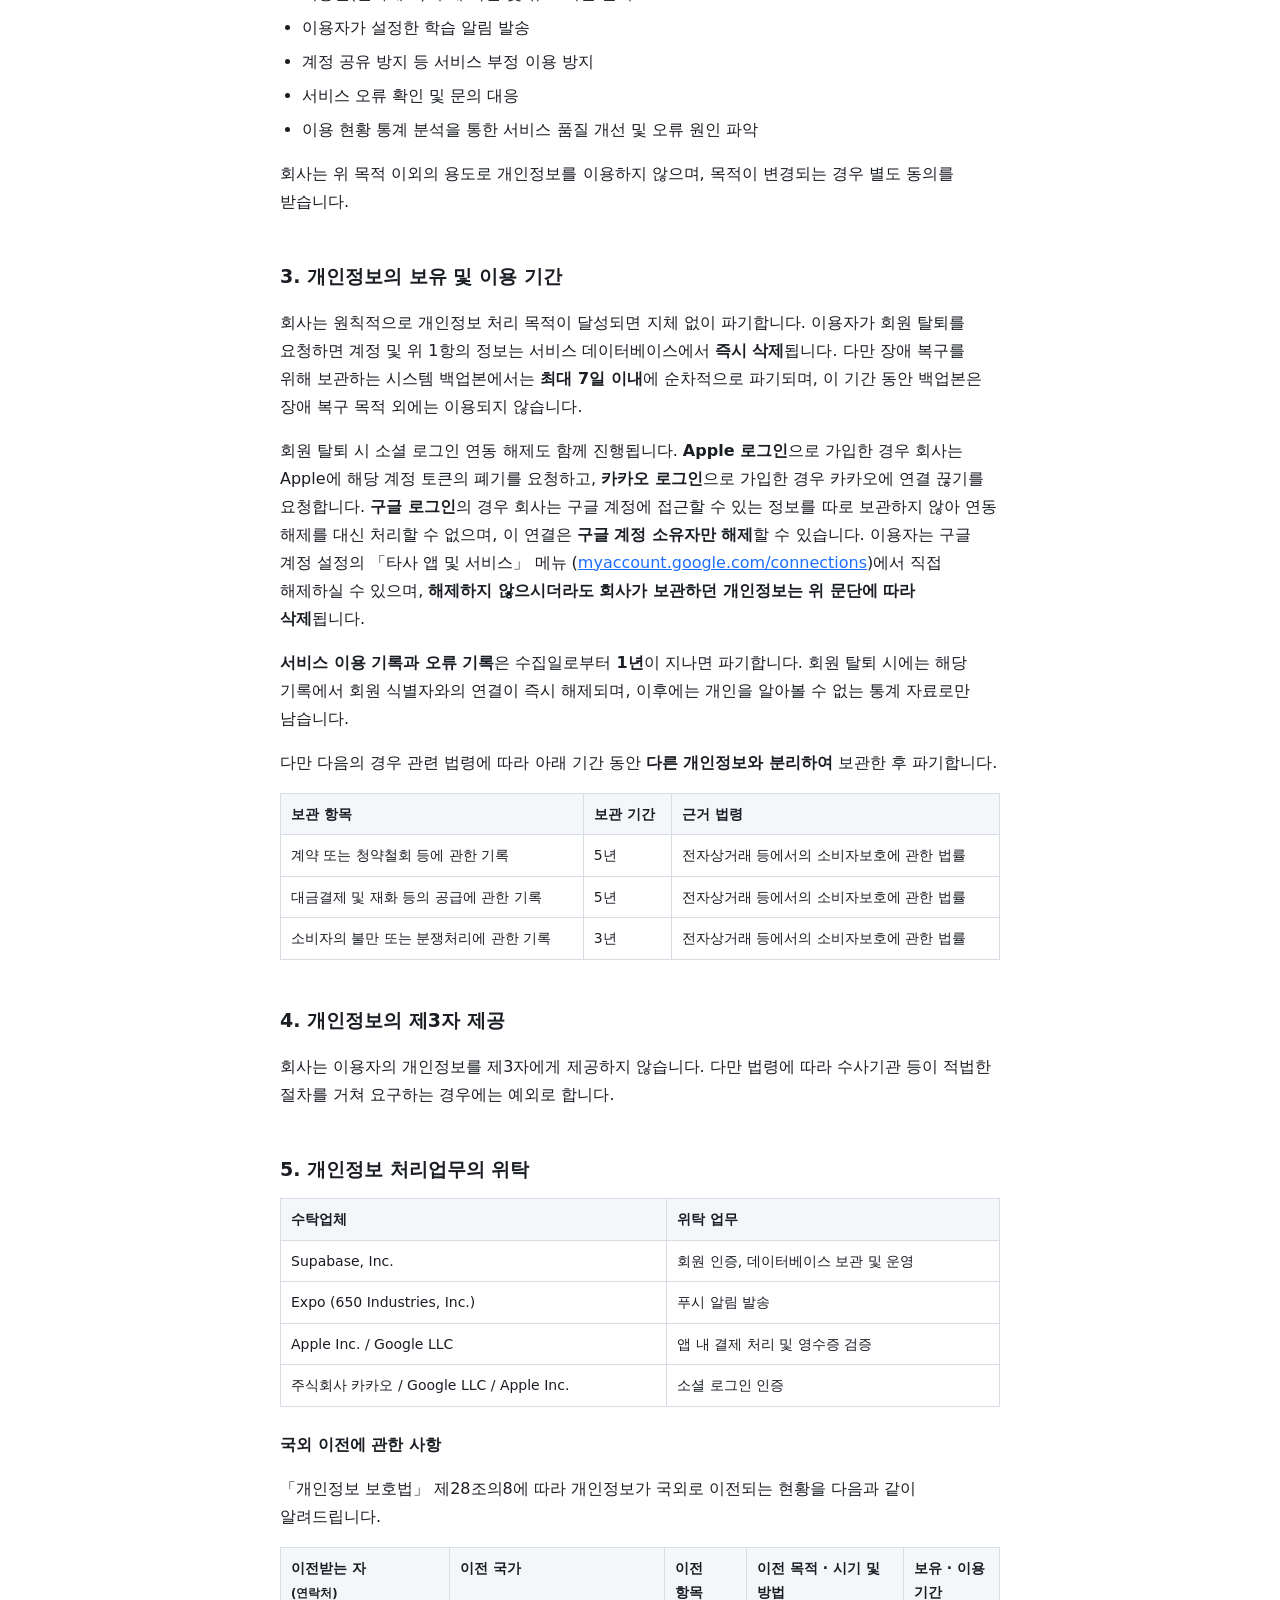
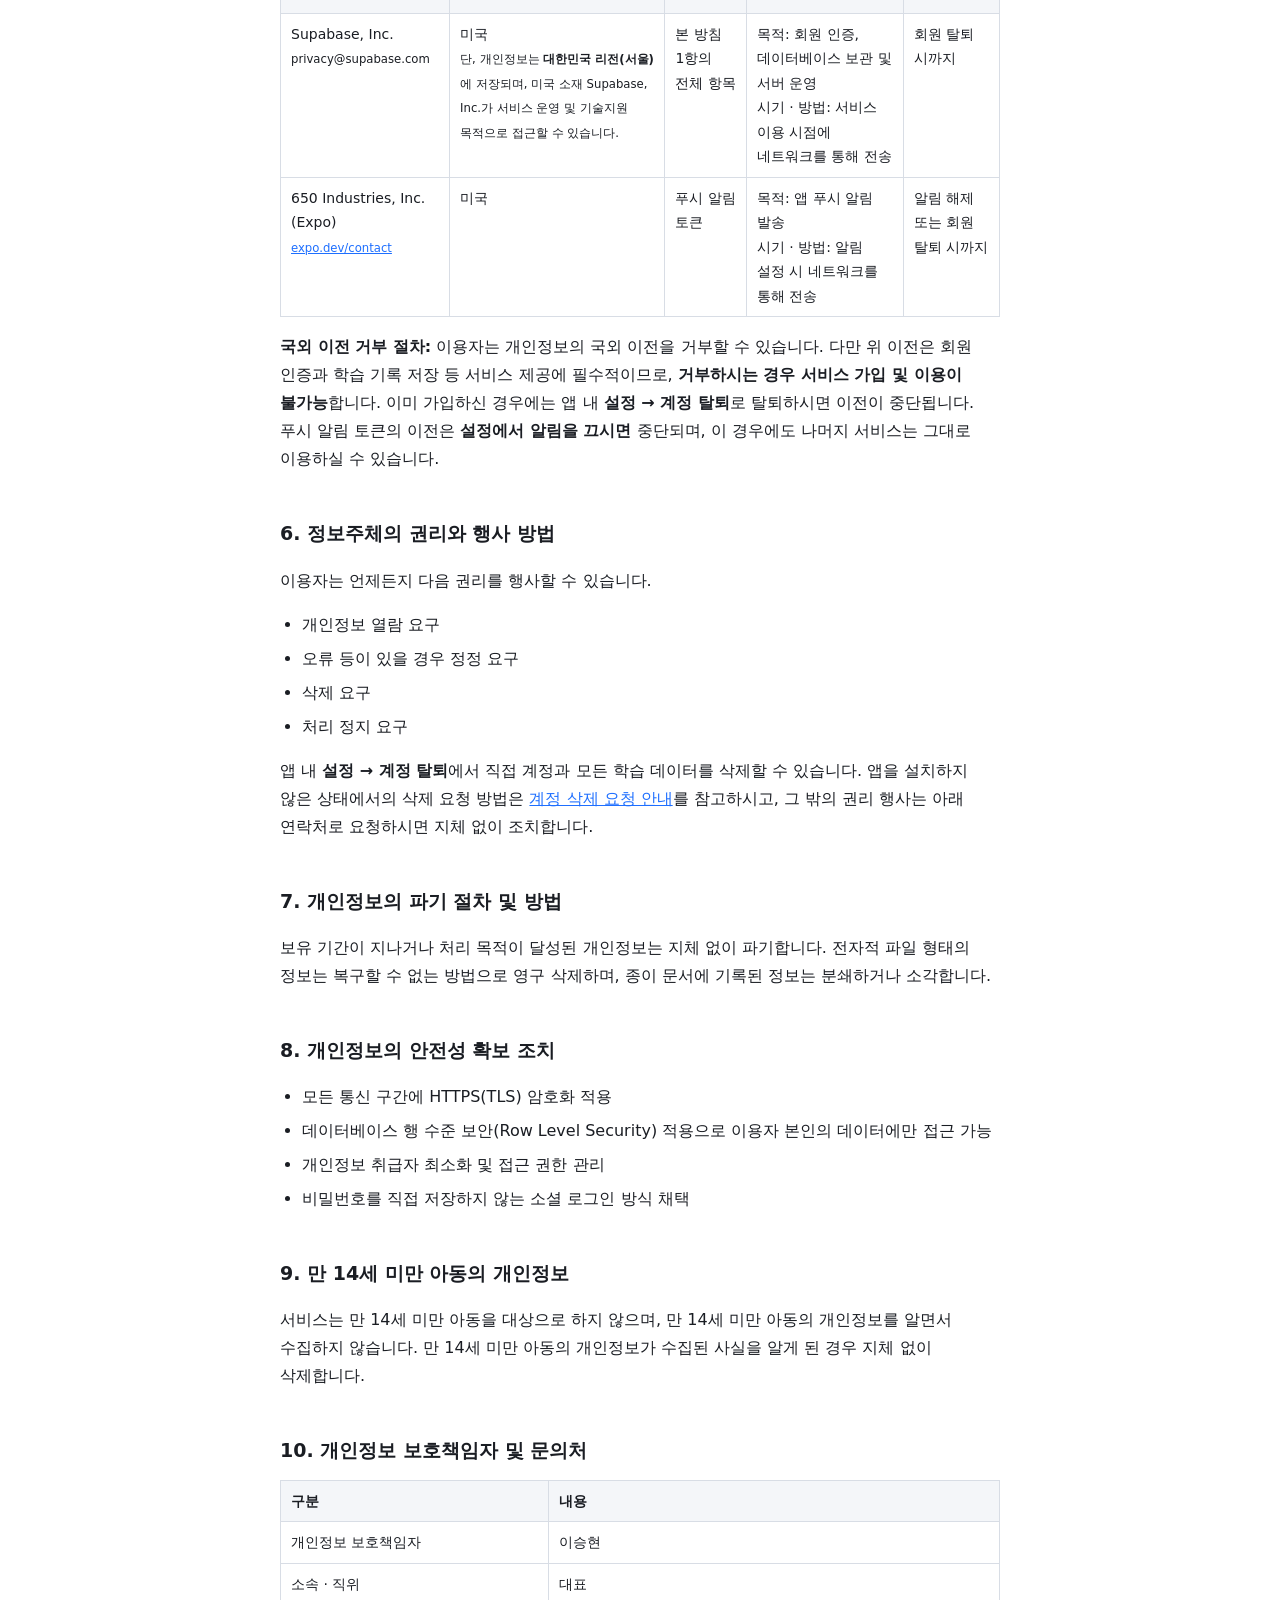
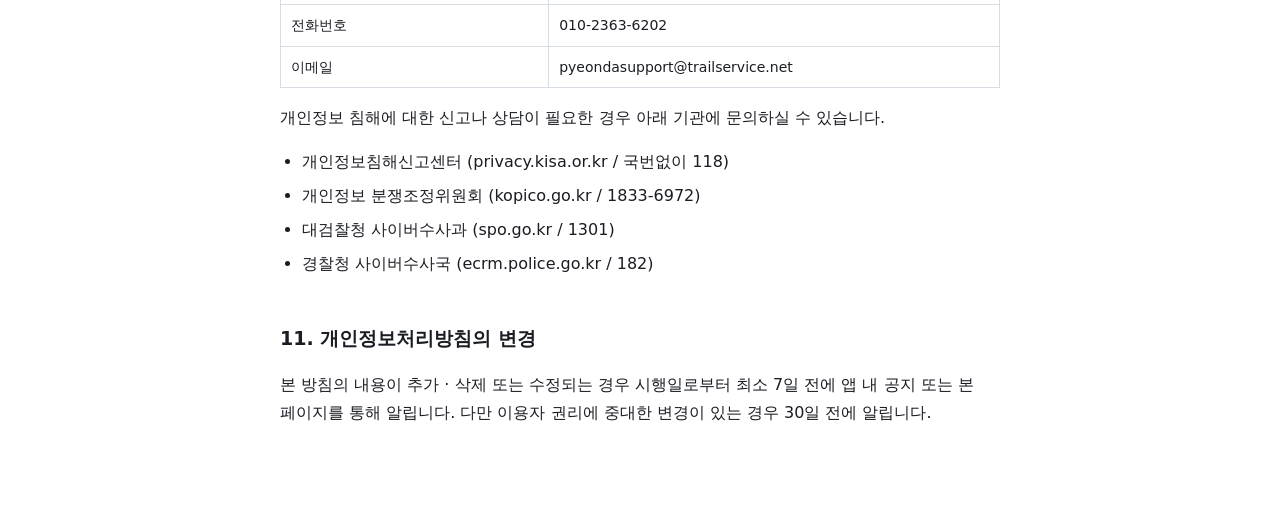
==== commit c8fe4024: "개인정보처리방침 개정 — 서비스 이용 기록 · 오류 기록 (시행일 2026-08-23) 앱 1.0.2부터 앱 실행·학습 종료 기록과 오류 기록을 수집한다. 시행 전에 먼저 알린다." ====
--- a/privacy.html
+++ b/privacy.html
@@ -15,7 +15,7 @@
 </nav>
 
 <h1>편다 개인정보처리방침</h1>
-<p class="meta">시행일: 2026년 8월 6일</p>
+<p class="meta">시행일: 2026년 8월 23일</p>
 
 <p>
   주식회사 트레일서비스(이하 "회사")는 모바일 애플리케이션
@@ -70,7 +70,23 @@
     <td>접속 관리</td>
     <td>최근 로그인 기기 식별용 세션 식별자</td>
   </tr>
-</table>
+  <tr>
+    <td>서비스 이용 기록</td>
+    <td>앱 실행 시각, 학습 시작 · 종료 시각과 소요 시간, 한 번에 학습한 카드 수,
+        정답 · 오답 수, 완료 여부, 앱 버전, 기기 운영체제(iOS/Android)</td>
+  </tr>
+  <tr>
+    <td>오류 기록</td>
+    <td>오류가 발생한 기능 구분, 오류 유형과 메시지, 발생 시각, 앱 버전,
+        기기 운영체제(iOS/Android)</td>
+  </tr>
+</table>
+<p>
+  서비스 이용 기록과 오류 기록은 <strong>서비스 개선과 오류 대응을 위한 통계 목적</strong>으로만
+  이용하며, 이용자의 학습 내용(어떤 단어를 보았는지)이나 입력 내용은 포함하지 않습니다.
+  <strong>광고 식별자 · 위치 정보 · 기기 고유 식별자는 수집하지 않으며</strong>, 이 기록을
+  광고나 이용자 추적에 사용하지 않습니다.
+</p>
 
 <div class="callout">
   회사는 <strong>신용카드 번호 등 결제 수단 정보를 직접 수집하거나 보관하지 않습니다.</strong>
@@ -87,6 +103,7 @@
   <li>이용자가 설정한 학습 알림 발송</li>
   <li>계정 공유 방지 등 서비스 부정 이용 방지</li>
   <li>서비스 오류 확인 및 문의 대응</li>
+  <li>이용 현황 통계 분석을 통한 서비스 품질 개선 및 오류 원인 파악</li>
 </ul>
 <p>회사는 위 목적 이외의 용도로 개인정보를 이용하지 않으며, 목적이 변경되는 경우 별도 동의를 받습니다.</p>
 
@@ -110,6 +127,11 @@
   따라 삭제</strong>됩니다.
 </p>
 <p>
+  <strong>서비스 이용 기록과 오류 기록</strong>은 수집일로부터 <strong>1년</strong>이 지나면
+  파기합니다. 회원 탈퇴 시에는 해당 기록에서 회원 식별자와의 연결이 즉시 해제되며, 이후에는
+  개인을 알아볼 수 없는 통계 자료로만 남습니다.
+</p>
+<p>
   다만 다음의 경우 관련 법령에 따라 아래 기간 동안 <strong>다른 개인정보와 분리하여</strong>
   보관한 후 파기합니다.
 </p>
